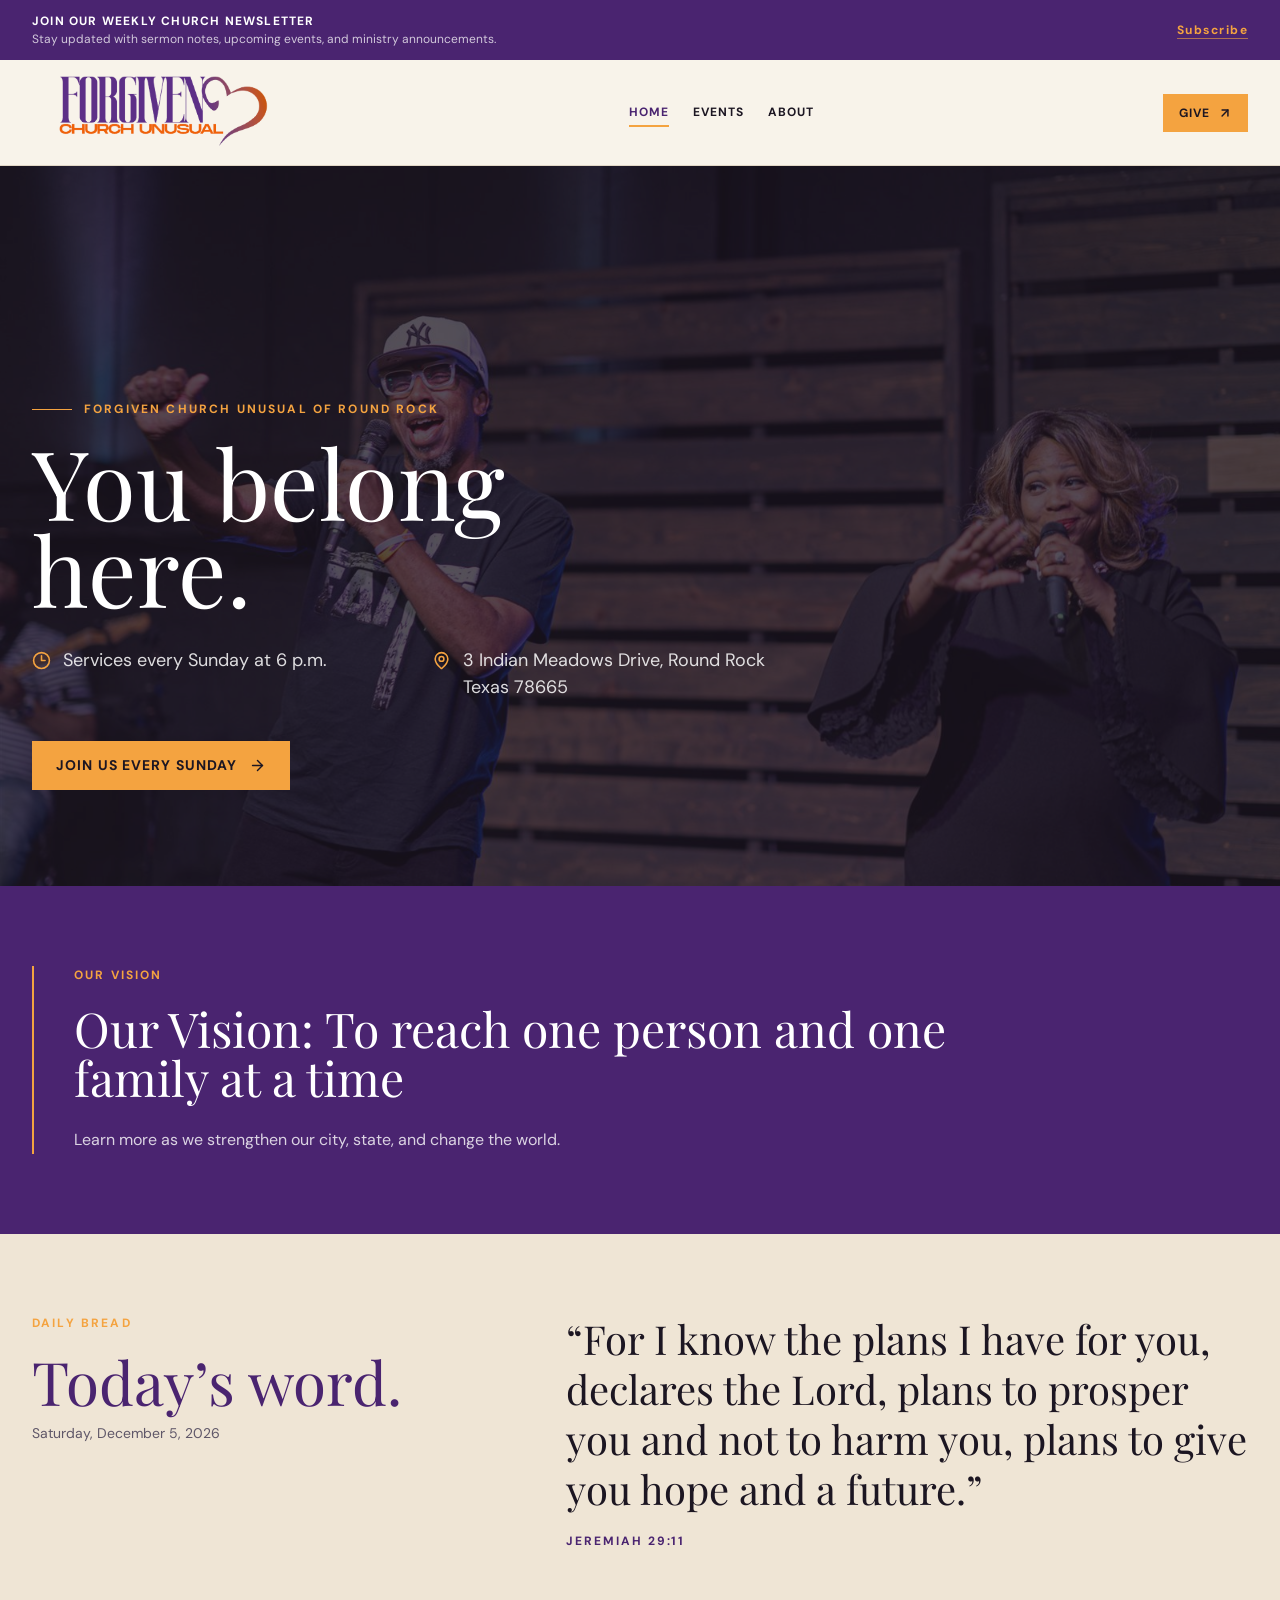
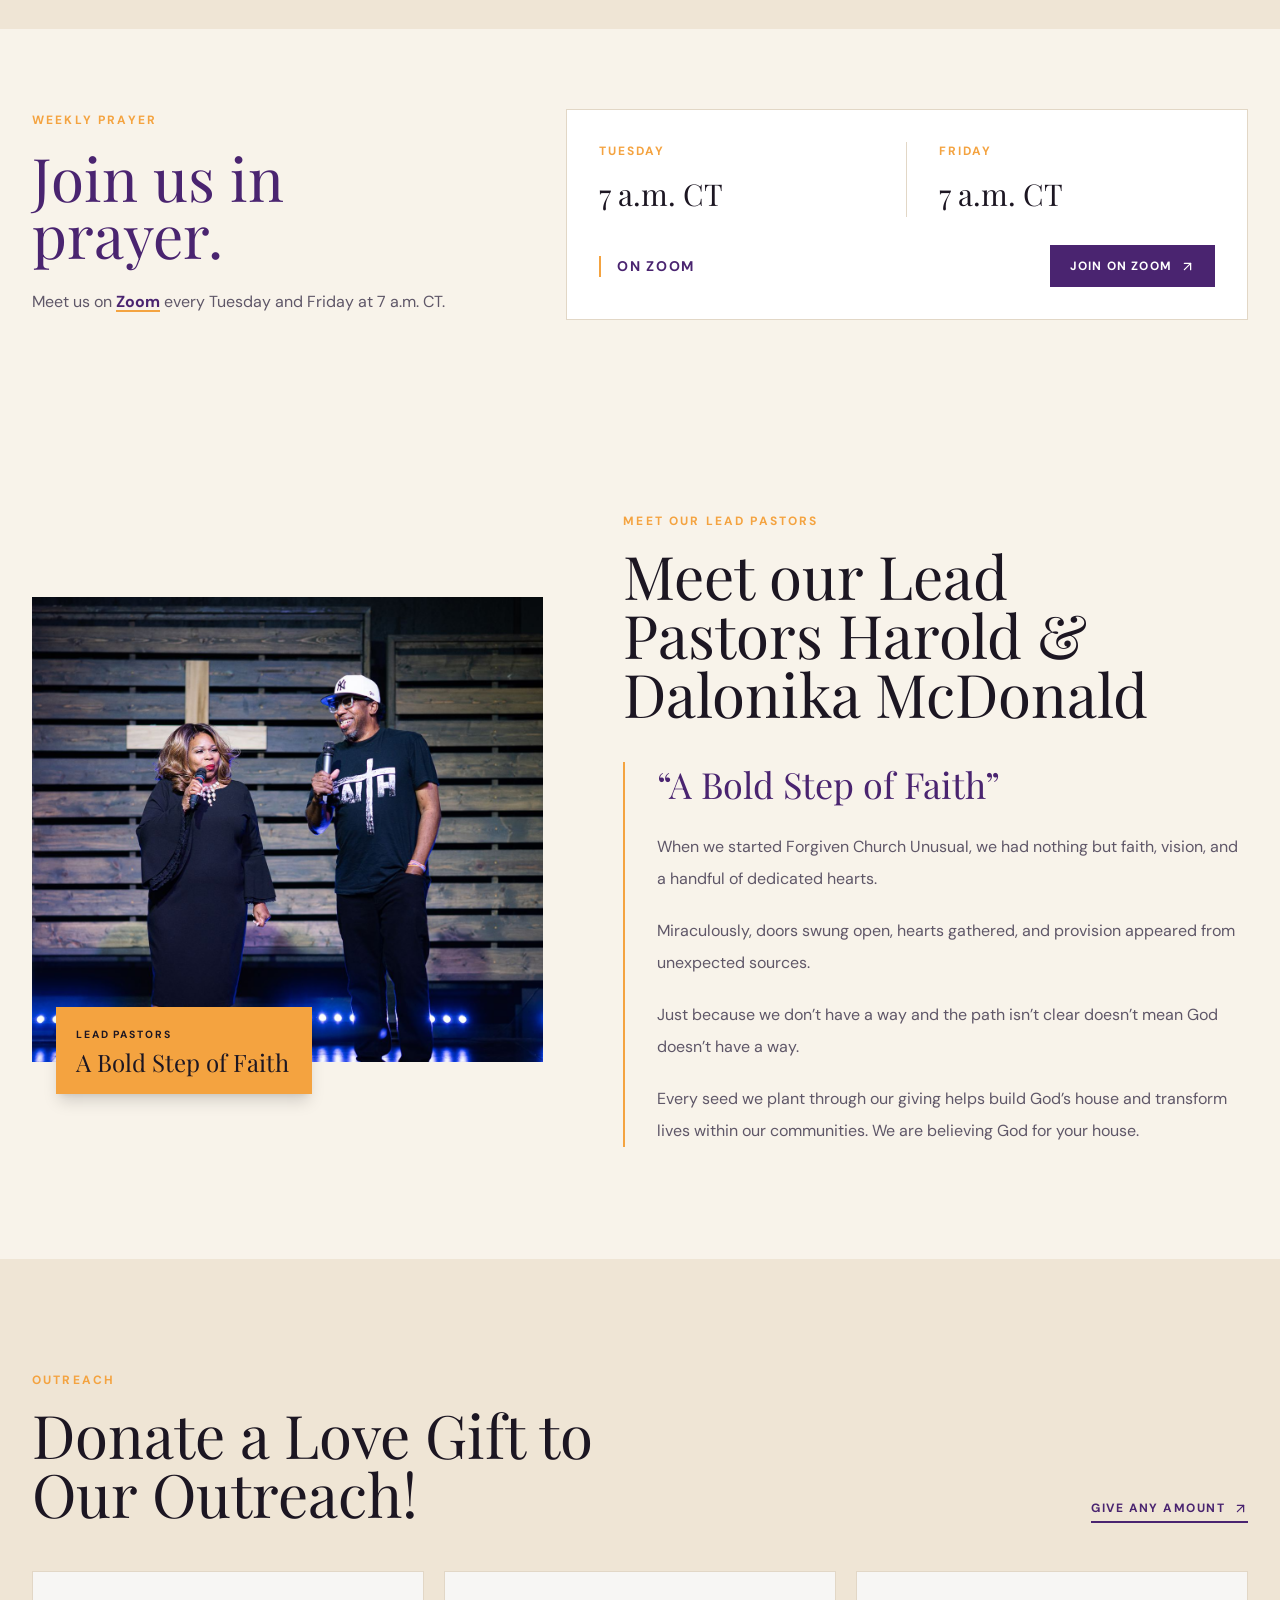
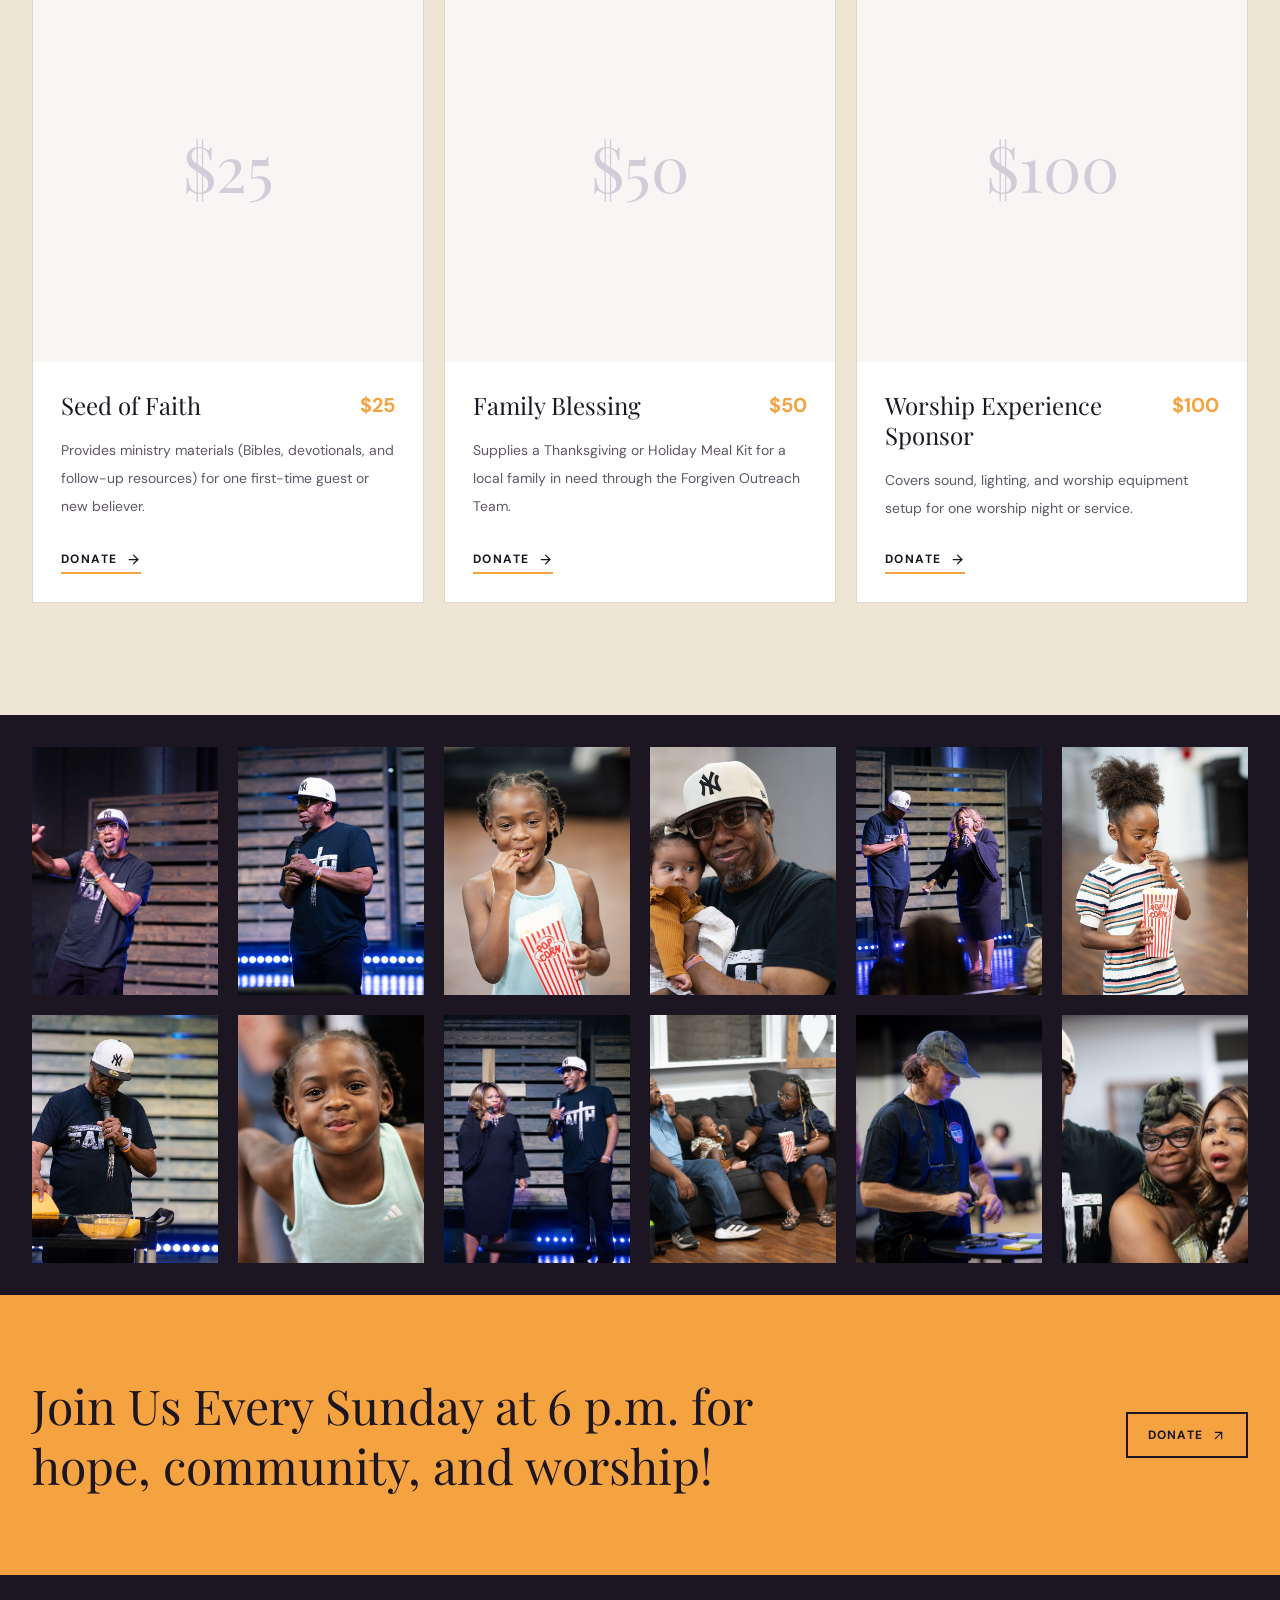
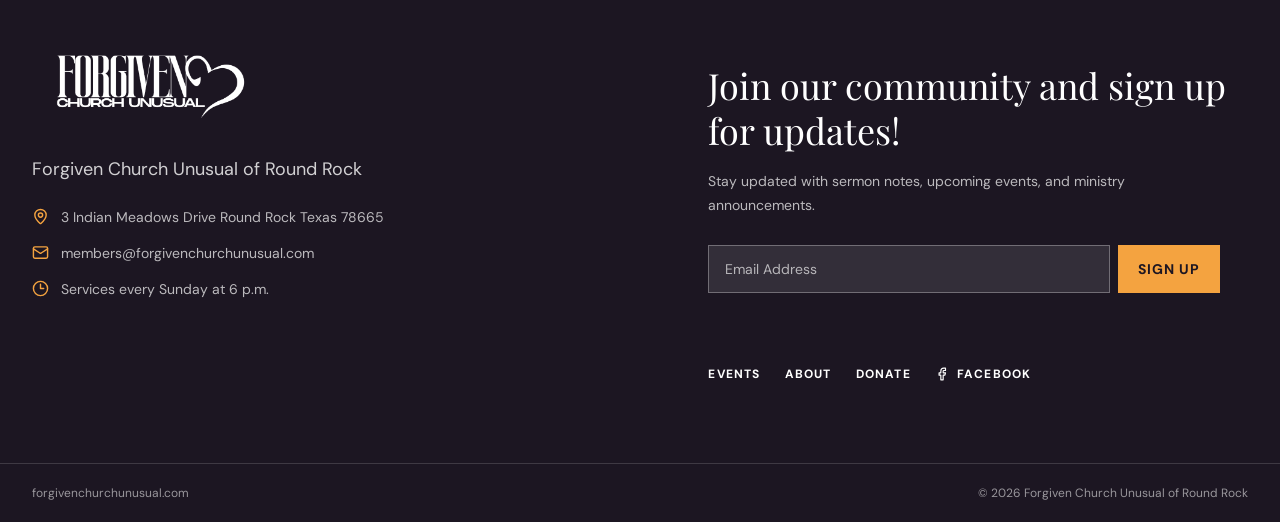
==== index.html @ 0a02186c "Add Forgiven Church Unusual website Static HTML/CSS/JS site with Home, Events, and About pages, clea" ====
<!doctype html>
<html lang="en">
<head>
  <meta charset="utf-8">
  <meta name="viewport" content="width=device-width, initial-scale=1">
  <title>Forgiven Church Unusual of Round Rock</title>
  <meta name="description" content="Forgiven Church Unusual of Round Rock is a ministry led by Pastors Harold and Dalonika McDonald.">
  <link rel="icon" href="/assets/brand/forgiven-logo.png">
  <link rel="preconnect" href="https://fonts.googleapis.com">
  <link rel="preconnect" href="https://fonts.gstatic.com" crossorigin>
  <link href="https://fonts.googleapis.com/css2?family=DM+Sans:opsz,wght@9..40,400;9..40,500;9..40,600;9..40,700&family=Playfair+Display&display=swap" rel="stylesheet">
  <link rel="stylesheet" href="/assets/css/styles.css">
</head>
<body>
  <div class="announce">
    <div class="container">
      <div>
        <strong>Join Our Weekly Church Newsletter</strong>
        <p class="sub">Stay updated with sermon notes, upcoming events, and ministry announcements.</p>
      </div>
      <a href="#newsletter">Subscribe</a>
    </div>
  </div>

  <header class="site-header">
    <div class="container">
      <a class="logo" href="/" aria-label="Forgiven Church Unusual of Round Rock home">
        <img src="/assets/brand/forgiven-logo.png" alt="Forgiven Church Unusual of Round Rock" width="742" height="219">
        <span class="logo-text" aria-hidden="true">Forgiven Church Unusual<small>of Round Rock</small></span>
      </a>
      <nav class="main-nav" aria-label="Main navigation">
        <a href="/" aria-current="page">Home</a>
        <a href="/events">Events</a>
        <a href="/about">About</a>
      </nav>
      <a class="header-donate" href="https://www.givelify.com/donate/forgiven-church-unusual-of-round-rock-round-rock-tx-2j7wy5MTg2NTE0Nw==/donation/amount" target="_blank" rel="noreferrer">
        Give <svg xmlns="http://www.w3.org/2000/svg" width="14" height="14" viewBox="0 0 24 24" fill="none" stroke="currentColor" stroke-width="2.5" stroke-linecap="round" stroke-linejoin="round" aria-hidden="true"><path d="M7 7h10v10"/><path d="M7 17 17 7"/></svg>
      </a>
    </div>
  </header>

  <main>
    <section class="hero">
      <img src="/assets/brand/dsc03306.jpg" alt="Pastors Harold and Dalonika McDonald preaching on stage at Forgiven Church Unusual" fetchpriority="high">
      <div class="container">
        <div class="hero-content">
          <p class="eyebrow">Forgiven Church Unusual of Round Rock</p>
          <h1 class="display">You belong here.</h1>
          <div class="hero-facts">
            <p><svg xmlns="http://www.w3.org/2000/svg" width="19" height="19" viewBox="0 0 24 24" fill="none" stroke="currentColor" stroke-width="2" stroke-linecap="round" stroke-linejoin="round" aria-hidden="true"><circle cx="12" cy="12" r="10"/><polyline points="12 6 12 12 16.5 12"/></svg>Services every Sunday at 6 p.m.</p>
            <p><svg xmlns="http://www.w3.org/2000/svg" width="19" height="19" viewBox="0 0 24 24" fill="none" stroke="currentColor" stroke-width="2" stroke-linecap="round" stroke-linejoin="round" aria-hidden="true"><path d="M20 10c0 4.993-5.539 10.193-7.399 11.799a1 1 0 0 1-1.202 0C9.539 20.193 4 14.993 4 10a8 8 0 0 1 16 0"/><circle cx="12" cy="10" r="3"/></svg>3 Indian Meadows Drive, Round Rock Texas 78665</p>
          </div>
          <a href="#vision" class="btn btn-orange">Join Us Every Sunday <svg xmlns="http://www.w3.org/2000/svg" width="17" height="17" viewBox="0 0 24 24" fill="none" stroke="currentColor" stroke-width="2" stroke-linecap="round" stroke-linejoin="round" aria-hidden="true"><path d="M5 12h14"/><path d="m12 5 7 7-7 7"/></svg></a>
        </div>
      </div>
    </section>

    <section id="vision" class="bg-purple">
      <div class="container section-sm">
        <div class="bordered-left lg" style="max-width:64rem">
          <p class="eyebrow">Our Vision</p>
          <h2 class="display h2-sm" style="margin-top:1.25rem;max-width:56rem">Our Vision: To reach one person and one family at a time</h2>
          <p class="lede">Learn more as we strengthen our city, state, and change the world.</p>
        </div>
      </div>
    </section>

    <section class="daily-bread" data-daily-verse>
      <div class="container section-sm">
        <div>
          <p class="eyebrow">Daily Bread</p>
          <h2 class="display h2 text-purple" style="margin-top:1.25rem">Today&rsquo;s word.</h2>
          <p class="date" data-verse-date></p>
        </div>
        <blockquote>
          <p data-verse-text>&ldquo;Be kind and compassionate to one another, forgiving each other, just as in Christ God forgave you.&rdquo;</p>
          <cite data-verse-ref>Ephesians 4:32</cite>
        </blockquote>
      </div>
    </section>

    <section class="bg-sand">
      <div class="container section-sm split split-8-12">
        <div>
          <p class="eyebrow">Weekly Prayer</p>
          <h2 class="display h2 text-purple" style="margin-top:1.25rem;max-width:36rem;line-height:0.94">Join us in prayer.</h2>
          <p class="text-muted" style="margin-top:1.5rem;max-width:28rem;line-height:2rem">Meet us on <a href="https://us06web.zoom.us/j/3975662935?pwd=8lhqREz9sJGvaX5VbnAxcp1JoPxtb0.1&amp;omn=84109227696" target="_blank" rel="noreferrer" class="text-link">Zoom</a> every Tuesday and Friday at 7 a.m. CT.</p>
        </div>
        <div class="card">
          <div class="prayer-times">
            <div><p class="label">Tuesday</p><p class="time">7 a.m. CT</p></div>
            <div><p class="label">Friday</p><p class="time">7 a.m. CT</p></div>
          </div>
          <div class="prayer-foot">
            <p class="prayer-note">On Zoom</p>
            <a href="https://us06web.zoom.us/j/3975662935?pwd=8lhqREz9sJGvaX5VbnAxcp1JoPxtb0.1&amp;omn=84109227696" target="_blank" rel="noreferrer" class="btn btn-purple zoom-btn">Join on Zoom <svg xmlns="http://www.w3.org/2000/svg" width="15" height="15" viewBox="0 0 24 24" fill="none" stroke="currentColor" stroke-width="2" stroke-linecap="round" stroke-linejoin="round" aria-hidden="true"><path d="M7 7h10v10"/><path d="M7 17 17 7"/></svg></a>
          </div>
        </div>
      </div>
    </section>

    <section class="bg-sand">
      <div class="container section split split-9-11">
        <div class="photo-frame tall">
          <img src="/assets/brand/dsc03296.jpg" alt="Lead Pastors Harold and Dalonika McDonald" loading="lazy">
          <div class="photo-badge">
            <p class="small">Lead pastors</p>
            <p class="big">A Bold Step of Faith</p>
          </div>
        </div>
        <div>
          <p class="eyebrow">Meet our Lead Pastors</p>
          <h2 class="display h2" style="margin-top:1rem;max-width:36rem">Meet our Lead Pastors Harold &amp; Dalonika McDonald</h2>
          <div class="bordered-left" style="margin-top:2.5rem">
            <p class="display text-purple" style="font-size:clamp(1.875rem,4vw,2.25rem);line-height:1.25">&ldquo;A Bold Step of Faith&rdquo;</p>
            <div class="prose">
              <p>When we started Forgiven Church Unusual, we had nothing but faith, vision, and a handful of dedicated hearts.</p>
              <p>Miraculously, doors swung open, hearts gathered, and provision appeared from unexpected sources.</p>
              <p>Just because we don&rsquo;t have a way and the path isn&rsquo;t clear doesn&rsquo;t mean God doesn&rsquo;t have a way.</p>
              <p>Every seed we plant through our giving helps build God&rsquo;s house and transform lives within our communities. We are believing God for your house.</p>
            </div>
          </div>
        </div>
      </div>
    </section>

    <section class="bg-cream">
      <div class="container section">
        <div class="section-head">
          <div>
            <p class="eyebrow">Outreach</p>
            <h2 class="display h2" style="margin-top:1rem;max-width:42rem">Donate a Love Gift to Our Outreach!</h2>
          </div>
          <a href="https://www.givelify.com/donate/forgiven-church-unusual-of-round-rock-round-rock-tx-2j7wy5MTg2NTE0Nw==/donation/amount" target="_blank" rel="noreferrer" class="link-underline purple">Give any amount <svg xmlns="http://www.w3.org/2000/svg" width="15" height="15" viewBox="0 0 24 24" fill="none" stroke="currentColor" stroke-width="2" stroke-linecap="round" stroke-linejoin="round" aria-hidden="true"><path d="M7 7h10v10"/><path d="M7 17 17 7"/></svg></a>
        </div>
        <div class="gift-grid">
          <article class="gift">
            <div class="gift-media"><span class="placeholder" aria-hidden="true">$25</span><img src="/assets/imports/5-15d3f.png" alt="Seed of Faith" loading="lazy"></div>
            <div class="gift-body">
              <div class="gift-title"><h3>Seed of Faith</h3><span class="price">$25</span></div>
              <p>Provides ministry materials (Bibles, devotionals, and follow-up resources) for one first-time guest or new believer.</p>
              <a href="https://www.givelify.com/donate/forgiven-church-unusual-of-round-rock-round-rock-tx-2j7wy5MTg2NTE0Nw==/donation/amount" target="_blank" rel="noreferrer" class="link-underline">Donate <svg xmlns="http://www.w3.org/2000/svg" width="15" height="15" viewBox="0 0 24 24" fill="none" stroke="currentColor" stroke-width="2" stroke-linecap="round" stroke-linejoin="round" aria-hidden="true"><path d="M5 12h14"/><path d="m12 5 7 7-7 7"/></svg></a>
            </div>
          </article>
          <article class="gift">
            <div class="gift-media"><span class="placeholder" aria-hidden="true">$50</span><img src="/assets/imports/6-63ada.png" alt="Family Blessing" loading="lazy"></div>
            <div class="gift-body">
              <div class="gift-title"><h3>Family Blessing</h3><span class="price">$50</span></div>
              <p>Supplies a Thanksgiving or Holiday Meal Kit for a local family in need through the Forgiven Outreach Team.</p>
              <a href="https://www.givelify.com/donate/forgiven-church-unusual-of-round-rock-round-rock-tx-2j7wy5MTg2NTE0Nw==/donation/amount" target="_blank" rel="noreferrer" class="link-underline">Donate <svg xmlns="http://www.w3.org/2000/svg" width="15" height="15" viewBox="0 0 24 24" fill="none" stroke="currentColor" stroke-width="2" stroke-linecap="round" stroke-linejoin="round" aria-hidden="true"><path d="M5 12h14"/><path d="m12 5 7 7-7 7"/></svg></a>
            </div>
          </article>
          <article class="gift">
            <div class="gift-media"><span class="placeholder" aria-hidden="true">$100</span><img src="/assets/imports/forgiven-church-unusual-ask-lett-68b05.png" alt="Worship Experience Sponsor" loading="lazy"></div>
            <div class="gift-body">
              <div class="gift-title"><h3>Worship Experience Sponsor</h3><span class="price">$100</span></div>
              <p>Covers sound, lighting, and worship equipment setup for one worship night or service.</p>
              <a href="https://www.givelify.com/donate/forgiven-church-unusual-of-round-rock-round-rock-tx-2j7wy5MTg2NTE0Nw==/donation/amount" target="_blank" rel="noreferrer" class="link-underline">Donate <svg xmlns="http://www.w3.org/2000/svg" width="15" height="15" viewBox="0 0 24 24" fill="none" stroke="currentColor" stroke-width="2" stroke-linecap="round" stroke-linejoin="round" aria-hidden="true"><path d="M5 12h14"/><path d="m12 5 7 7-7 7"/></svg></a>
            </div>
          </article>
        </div>
      </div>
    </section>

    <section class="bg-ink gallery" aria-label="Photos from Forgiven Church Unusual">
      <div class="container">
        <figure><img src="/assets/brand/dsc03306.jpg" style="object-position:25% center" alt="Pastors Harold and Dalonika McDonald preaching with energy on stage." loading="lazy"></figure>
        <figure><img src="/assets/brand/dsc03475.jpg" style="object-position:45% center" alt="Pastor Harold McDonald speaking into a microphone on stage in front of the cross." loading="lazy"></figure>
        <figure><img src="/assets/brand/dsc04233.jpg" alt="A smiling young girl enjoying popcorn at a church gathering." loading="lazy"></figure>
        <figure><img src="/assets/brand/dsc04265.jpg" alt="Pastor Harold McDonald holding a baby close and smiling." loading="lazy"></figure>
        <figure><img src="/assets/brand/dsc03324.jpg" style="object-position:38% center" alt="Pastors Harold and Dalonika McDonald leading service as the congregation looks on." loading="lazy"></figure>
        <figure><img src="/assets/brand/dsc04235.jpg" style="object-position:45% center" alt="A young girl in a striped shirt eating popcorn." loading="lazy"></figure>
        <figure><img src="/assets/brand/dsc03499.jpg" style="object-position:55% center" alt="Pastor Harold McDonald giving a hands-on demonstration during a sermon." loading="lazy"></figure>
        <figure><img src="/assets/brand/dsc04300.jpg" alt="A joyful young girl smiling at the camera." loading="lazy"></figure>
        <figure><img src="/assets/brand/dsc03296.jpg" alt="Pastors Harold and Dalonika McDonald together on stage beside the cross." loading="lazy"></figure>
        <figure><img src="/assets/brand/dsc04261.jpg" style="object-position:40% center" alt="A family relaxing together on a couch at a church event." loading="lazy"></figure>
        <figure><img src="/assets/brand/dsc03352.jpg" style="object-position:20% center" alt="A church member preparing materials at a table during service." loading="lazy"></figure>
        <figure><img src="/assets/brand/dsc04307.jpg" style="object-position:55% center" alt="Pastor Harold McDonald with church members sharing a warm moment." loading="lazy"></figure>
      </div>
    </section>

    <section class="bg-orange cta">
      <div class="container section-sm">
        <h2 class="display">Join Us Every Sunday at 6 p.m. for hope, community, and worship!</h2>
        <a href="https://www.givelify.com/donate/forgiven-church-unusual-of-round-rock-round-rock-tx-2j7wy5MTg2NTE0Nw==/donation/amount" target="_blank" rel="noreferrer" class="btn btn-outline-ink">Donate <svg xmlns="http://www.w3.org/2000/svg" width="15" height="15" viewBox="0 0 24 24" fill="none" stroke="currentColor" stroke-width="2" stroke-linecap="round" stroke-linejoin="round" aria-hidden="true"><path d="M7 7h10v10"/><path d="M7 17 17 7"/></svg></a>
      </div>
    </section>
  </main>

  <footer id="newsletter" class="site-footer">
    <div class="container footer-main">
      <div>
        <a class="logo" href="/" aria-label="Forgiven Church Unusual of Round Rock home">
          <img src="/assets/brand/forgiven-logo.png" alt="Forgiven Church Unusual of Round Rock" width="742" height="219" loading="lazy">
          <span class="logo-text" aria-hidden="true">Forgiven Church Unusual<small>of Round Rock</small></span>
        </a>
        <p class="footer-tag">Forgiven Church Unusual of Round Rock</p>
        <address class="footer-contact">
          <a href="https://www.google.com/maps/search/?api=1&amp;query=3+Indian+Meadows+Drive+Round+Rock+Texas+78665" target="_blank" rel="noreferrer">
            <svg xmlns="http://www.w3.org/2000/svg" width="17" height="17" viewBox="0 0 24 24" fill="none" stroke="currentColor" stroke-width="2" stroke-linecap="round" stroke-linejoin="round" aria-hidden="true"><path d="M20 10c0 4.993-5.539 10.193-7.399 11.799a1 1 0 0 1-1.202 0C9.539 20.193 4 14.993 4 10a8 8 0 0 1 16 0"/><circle cx="12" cy="10" r="3"/></svg><span>3 Indian Meadows Drive Round Rock Texas 78665</span>
          </a>
          <a href="mailto:members@forgivenchurchunusual.com">
            <svg xmlns="http://www.w3.org/2000/svg" width="17" height="17" viewBox="0 0 24 24" fill="none" stroke="currentColor" stroke-width="2" stroke-linecap="round" stroke-linejoin="round" aria-hidden="true"><path d="m22 7-8.991 5.727a2 2 0 0 1-2.009 0L2 7"/><rect x="2" y="4" width="20" height="16" rx="2"/></svg><span>members@forgivenchurchunusual.com</span>
          </a>
          <p><svg xmlns="http://www.w3.org/2000/svg" width="17" height="17" viewBox="0 0 24 24" fill="none" stroke="currentColor" stroke-width="2" stroke-linecap="round" stroke-linejoin="round" aria-hidden="true"><circle cx="12" cy="12" r="10"/><polyline points="12 6 12 12 16.5 12"/></svg><span>Services every Sunday at 6 p.m.</span></p>
        </address>
      </div>
      <div class="footer-signup">
        <p class="display">Join our community and sign up for updates!</p>
        <p class="sub">Stay updated with sermon notes, upcoming events, and ministry announcements.</p>
        <!-- To collect signups automatically, set data-endpoint to a form service URL (e.g. https://formspree.io/f/xxxx). -->
        <form class="newsletter-form" data-endpoint="" method="post" novalidate>
          <label for="newsletter-email" class="sr-only">Email Address</label>
          <div class="row">
            <input id="newsletter-email" type="email" name="email" placeholder="Email Address" required autocomplete="email">
            <button type="submit" class="btn btn-orange">Sign Up</button>
          </div>
          <p class="status" role="status" aria-live="polite"></p>
        </form>
        <div class="footer-links">
          <a href="/events">Events</a>
          <a href="/about">About</a>
          <a href="https://www.givelify.com/donate/forgiven-church-unusual-of-round-rock-round-rock-tx-2j7wy5MTg2NTE0Nw==/donation/amount" target="_blank" rel="noreferrer">Donate</a>
          <a href="https://www.facebook.com/share/1Bu3SMVXb6/?mibextid=wwXIfr" target="_blank" rel="noreferrer"><svg xmlns="http://www.w3.org/2000/svg" width="14" height="14" viewBox="0 0 24 24" fill="none" stroke="currentColor" stroke-width="2" stroke-linecap="round" stroke-linejoin="round" aria-hidden="true"><path d="M18 2h-3a5 5 0 0 0-5 5v3H7v4h3v8h4v-8h3l1-4h-4V7a1 1 0 0 1 1-1h3z"/></svg> Facebook</a>
        </div>
      </div>
    </div>
    <div class="footer-bottom">
      <div class="container">
        <span>forgivenchurchunusual.com</span>
        <span>&copy; <span data-year>2026</span> Forgiven Church Unusual of Round Rock</span>
      </div>
    </div>
  </footer>

  <script src="/assets/js/main.js" defer></script>
</body>
</html>
---- assets/css/styles.css ----
/* Forgiven Church Unusual of Round Rock — site styles */

:root {
  --purple: #4a2470;
  --purple-10: rgba(74, 36, 112, 0.1);
  --purple-20: rgba(74, 36, 112, 0.2);
  --orange: #f4a340;
  --sand: #f8f3ea;
  --cream-dark: #efe5d5;
  --ink: #1c1622;
  --line: #e2d7c6;
  --muted: #5f5768;
  --brown-5: rgba(107, 74, 47, 0.05);
  --white: #ffffff;

  --font-sans: "DM Sans", system-ui, -apple-system, "Segoe UI", sans-serif;
  --font-display: "Playfair Display", Georgia, "Times New Roman", serif;

  --max: 80rem;
  --pad: 1.25rem;
}

@media (min-width: 640px) {
  :root { --pad: 2rem; }
}

*, *::before, *::after { box-sizing: border-box; }

html { scroll-behavior: smooth; }

body {
  margin: 0;
  background: var(--sand);
  color: var(--ink);
  font-family: var(--font-sans);
  line-height: 1.5;
  -webkit-font-smoothing: antialiased;
  -moz-osx-font-smoothing: grayscale;
}

img { display: block; max-width: 100%; }
a { color: inherit; text-decoration: none; }
h1, h2, h3, p { margin: 0; }
svg { flex-shrink: 0; }

.sr-only {
  position: absolute; width: 1px; height: 1px; padding: 0; margin: -1px;
  overflow: hidden; clip: rect(0, 0, 0, 0); white-space: nowrap; border: 0;
}

.container {
  max-width: var(--max);
  margin: 0 auto;
  padding-left: var(--pad);
  padding-right: var(--pad);
}

.display { font-family: var(--font-display); font-weight: 400; }

.eyebrow {
  color: var(--orange);
  font-size: 0.75rem;
  font-weight: 700;
  letter-spacing: 0.18em;
  text-transform: uppercase;
}

.text-muted { color: var(--muted); }
.text-purple { color: var(--purple); }

/* ---------- Buttons & links ---------- */

.btn {
  display: inline-flex;
  align-items: center;
  gap: 0.75rem;
  padding: 0.875rem 1.5rem;
  font-size: 0.875rem;
  font-weight: 700;
  letter-spacing: 0.08em;
  text-transform: uppercase;
  transition: background-color 0.15s, color 0.15s, border-color 0.15s;
  border: 0;
  cursor: pointer;
  font-family: inherit;
}
.btn:focus-visible { outline: 2px solid currentColor; outline-offset: 4px; }

.btn-orange { background: var(--orange); color: var(--ink); }
.btn-orange:hover { background: var(--white); }

.btn-purple { background: var(--purple); color: var(--white); letter-spacing: 0.06em; text-transform: none; }
.btn-purple:hover { background: var(--orange); color: var(--ink); }

.btn-outline-ink {
  border: 2px solid var(--ink);
  padding: 0.75rem 1.25rem;
  font-size: 0.75rem;
  letter-spacing: 0.1em;
  gap: 0.5rem;
  background: transparent;
  color: var(--ink);
}
.btn-outline-ink:hover { background: var(--ink); color: var(--white); }

.link-underline {
  display: inline-flex;
  align-items: center;
  gap: 0.5rem;
  width: fit-content;
  padding-bottom: 0.25rem;
  border-bottom: 2px solid var(--orange);
  font-size: 0.75rem;
  font-weight: 700;
  letter-spacing: 0.12em;
  text-transform: uppercase;
  transition: color 0.15s, border-color 0.15s;
}
.link-underline:hover { color: var(--purple); border-color: var(--purple); }
.link-underline.on-dark:hover { color: var(--orange); border-color: var(--orange); }
.link-underline.purple { border-color: var(--purple); color: var(--purple); }
.link-underline.purple:hover { border-color: var(--orange); color: var(--orange); }

/* ---------- Announcement bar ---------- */

.announce { background: var(--purple); color: var(--white); }
.announce .container {
  display: flex;
  flex-direction: column;
  gap: 0.25rem;
  padding-top: 0.75rem;
  padding-bottom: 0.75rem;
  text-align: center;
  font-size: 0.75rem;
}
.announce strong { display: block; letter-spacing: 0.1em; text-transform: uppercase; }
.announce .sub { color: rgba(255, 255, 255, 0.75); }
.announce a {
  color: var(--orange);
  font-weight: 700;
  letter-spacing: 0.12em;
  text-decoration: underline;
  text-decoration-color: rgba(244, 163, 64, 0.6);
  text-underline-offset: 4px;
  transition: color 0.15s;
}
.announce a:hover { color: var(--white); text-decoration-color: var(--white); }

@media (min-width: 640px) {
  .announce .container { flex-direction: row; align-items: center; justify-content: space-between; text-align: left; }
}

/* ---------- Header ---------- */

.site-header {
  position: sticky;
  top: 0;
  z-index: 40;
  background: rgba(248, 243, 234, 0.95);
  border-bottom: 1px solid var(--line);
  backdrop-filter: blur(8px);
  -webkit-backdrop-filter: blur(8px);
}
.site-header .container {
  display: flex;
  flex-wrap: wrap;
  align-items: center;
  justify-content: space-between;
  gap: 1rem;
  padding-top: 1rem;
  padding-bottom: 1rem;
}

.logo img { width: 12.5rem; height: auto; }
.logo-text {
  display: none;
  font-family: var(--font-display);
  font-size: 1.25rem;
  line-height: 1.1;
  color: var(--purple);
}
.logo-text small {
  display: block;
  font-family: var(--font-sans);
  font-size: 0.625rem;
  font-weight: 700;
  letter-spacing: 0.16em;
  text-transform: uppercase;
  color: var(--orange);
}
.logo.fallback img { display: none; }
.logo.fallback .logo-text { display: block; }
.site-footer .logo-text { color: var(--white); font-size: 1.75rem; }

@media (min-width: 640px) {
  .logo img { width: 15.5rem; }
}

.main-nav {
  order: 3;
  display: flex;
  width: 100%;
  align-items: center;
  gap: 1rem;
  overflow-x: auto;
  font-size: 0.75rem;
  font-weight: 700;
  letter-spacing: 0.08em;
  text-transform: uppercase;
}
.main-nav a { flex-shrink: 0; padding: 0.25rem 0; transition: color 0.15s; border-bottom: 2px solid transparent; }
.main-nav a:hover { color: var(--purple); }
.main-nav a[aria-current="page"] { color: var(--purple); border-color: var(--orange); }

.header-donate {
  order: 2;
  display: inline-flex;
  align-items: center;
  gap: 0.5rem;
  padding: 0.625rem 1rem;
  background: var(--orange);
  color: var(--ink);
  font-size: 0.75rem;
  font-weight: 700;
  letter-spacing: 0.08em;
  text-transform: uppercase;
  transition: background-color 0.15s, color 0.15s;
}
.header-donate:hover { background: var(--purple); color: var(--white); }

@media (min-width: 640px) {
  .main-nav { order: 2; width: auto; gap: 1.5rem; }
  .header-donate { order: 3; }
}

/* ---------- Hero ---------- */

.hero {
  position: relative;
  isolation: isolate;
  min-height: 650px;
  overflow: hidden;
  background: var(--ink);
}
.hero > img {
  position: absolute;
  inset: 0;
  width: 100%;
  height: 100%;
  object-fit: cover;
  object-position: center;
  z-index: -2;
}
.hero::after {
  content: "";
  position: absolute;
  inset: 0;
  background: rgba(28, 22, 34, 0.75);
  z-index: -1;
}
.hero .container {
  display: flex;
  align-items: flex-end;
  min-height: 650px;
  padding-top: 4rem;
  padding-bottom: 4rem;
}
.hero-content { max-width: 48rem; color: var(--white); }
.hero .eyebrow { display: flex; align-items: center; gap: 0.75rem; margin-bottom: 1.25rem; }
.hero .eyebrow::before { content: ""; width: 2.5rem; height: 1px; background: var(--orange); }
.hero h1 { max-width: 42rem; font-size: 3.75rem; line-height: 0.9; }
.hero-facts {
  display: grid;
  gap: 0.75rem;
  margin-top: 2.25rem;
  font-size: 1rem;
  color: rgba(255, 255, 255, 0.85);
}
.hero-facts p { display: flex; align-items: flex-start; gap: 0.75rem; }
.hero-facts svg { color: var(--orange); margin-top: 0.25rem; }
.hero .btn { margin-top: 2.5rem; }
.hero .btn:hover { background: var(--white); }

@media (min-width: 640px) {
  .hero, .hero .container { min-height: 720px; }
  .hero .container { padding-top: 6rem; padding-bottom: 6rem; }
  .hero h1 { font-size: 6rem; }
  .hero-facts { grid-template-columns: 1fr 1fr; gap: 2rem; font-size: 1.125rem; }
}

/* ---------- Sections ---------- */

.section { padding-top: 5rem; padding-bottom: 5rem; }
.section-sm { padding-top: 4rem; padding-bottom: 4rem; }
@media (min-width: 640px) {
  .section { padding-top: 7rem; padding-bottom: 7rem; }
  .section-sm { padding-top: 5rem; padding-bottom: 5rem; }
}

.bg-purple { background: var(--purple); color: var(--white); }
.bg-sand { background: var(--sand); }
.bg-cream { background: var(--cream-dark); }
.bg-ink { background: var(--ink); color: var(--white); }
.bg-orange { background: var(--orange); color: var(--ink); }

.h2 { font-size: 3rem; line-height: 0.98; }
.h2-sm { font-size: 2.25rem; line-height: 1.02; }
@media (min-width: 640px) {
  .h2 { font-size: 3.75rem; }
  .h2-sm { font-size: 3rem; }
}

.bordered-left { border-left: 2px solid var(--orange); padding-left: 1.5rem; }
@media (min-width: 640px) { .bordered-left { padding-left: 2rem; } }
@media (min-width: 1024px) { .bordered-left.lg { padding-left: 2.5rem; } }

.lede { margin-top: 1.5rem; max-width: 42rem; font-size: 1rem; line-height: 1.75rem; color: rgba(255, 255, 255, 0.8); }

.split {
  display: grid;
  gap: 3rem;
}
@media (min-width: 1024px) {
  .split { align-items: center; gap: 5rem; }
  .split-8-12 { grid-template-columns: 0.8fr 1.2fr; }
  .split-9-11 { grid-template-columns: 0.9fr 1.1fr; }
  .split-11-9 { grid-template-columns: 1.1fr 0.9fr; }
}

/* ---------- Daily bread ---------- */

.daily-bread { background: var(--cream-dark); }
.daily-bread .container { display: grid; gap: 2rem; }
.daily-bread blockquote {
  margin: 0;
  font-family: var(--font-display);
  font-size: 1.875rem;
  line-height: 1.25;
  color: var(--ink);
}
.daily-bread cite {
  display: block;
  margin-top: 1.25rem;
  font-family: var(--font-sans);
  font-style: normal;
  font-size: 0.75rem;
  font-weight: 700;
  letter-spacing: 0.16em;
  text-transform: uppercase;
  color: var(--purple);
}
.daily-bread .date { margin-top: 0.75rem; font-size: 0.875rem; color: var(--muted); }
@media (min-width: 640px) { .daily-bread blockquote { font-size: 2.5rem; } }
@media (min-width: 1024px) {
  .daily-bread .container { grid-template-columns: 0.8fr 1.2fr; gap: 5rem; align-items: start; }
}

/* ---------- Prayer card ---------- */

.card {
  background: var(--white);
  border: 1px solid var(--line);
  padding: 1.5rem;
}
@media (min-width: 640px) { .card { padding: 2rem; } }

.prayer-times { display: grid; gap: 1.5rem; }
.prayer-times .label {
  color: var(--orange);
  font-size: 0.75rem;
  font-weight: 700;
  letter-spacing: 0.16em;
  text-transform: uppercase;
}
.prayer-times .time { margin-top: 0.75rem; font-family: var(--font-display); font-size: 1.875rem; color: var(--ink); }
.prayer-note {
  margin-top: 1.75rem;
  border-left: 2px solid var(--orange);
  padding-left: 1rem;
  color: var(--purple);
  font-size: 0.875rem;
  font-weight: 700;
  letter-spacing: 0.12em;
  text-transform: uppercase;
}
@media (min-width: 640px) {
  .prayer-times { grid-template-columns: 1fr 1fr; gap: 0; }
  .prayer-times > div:first-child { padding-right: 2rem; border-right: 1px solid var(--line); }
  .prayer-times > div:last-child { padding-left: 2rem; }
}

/* ---------- Pastors ---------- */

.photo-frame {
  position: relative;
  aspect-ratio: 1.25;
  background: var(--purple-10);
}
.photo-frame img {
  position: absolute; inset: 0; width: 100%; height: 100%;
  object-fit: cover; object-position: center;
}
.photo-frame.clip { overflow: hidden; }
@media (min-width: 640px) { .photo-frame.tall { aspect-ratio: 1.1; } }

.photo-badge {
  position: absolute;
  left: 1rem;
  right: 1rem;
  bottom: -1.5rem;
  z-index: 1;
  padding: 1rem;
  background: var(--orange);
  color: var(--ink);
  box-shadow: 0 10px 15px -3px rgba(0, 0, 0, 0.15), 0 4px 6px -4px rgba(0, 0, 0, 0.1);
}
.photo-badge .small { font-size: 0.65rem; font-weight: 700; letter-spacing: 0.18em; text-transform: uppercase; }
.photo-badge .big { margin-top: 0.5rem; font-family: var(--font-display); font-size: 1.5rem; line-height: 1; }
@media (min-width: 640px) {
  .photo-badge { right: auto; left: 1.5rem; bottom: -2rem; width: 16rem; padding: 1.25rem; }
}

.prose { margin-top: 1.5rem; font-size: 1rem; line-height: 2rem; color: var(--muted); }
.prose p + p { margin-top: 1.25rem; }

/* ---------- Love-gift cards ---------- */

.section-head {
  display: flex;
  flex-direction: column;
  justify-content: space-between;
  gap: 1.75rem;
}
@media (min-width: 640px) { .section-head { flex-direction: row; align-items: flex-end; } }

.gift-grid { display: grid; gap: 1.25rem; margin-top: 3rem; }
@media (min-width: 768px) { .gift-grid { grid-template-columns: repeat(3, 1fr); } }

.gift {
  display: flex;
  flex-direction: column;
  height: 100%;
  background: var(--white);
  border: 1px solid var(--line);
}
.gift-media {
  position: relative;
  aspect-ratio: 1;
  overflow: hidden;
  background: var(--brown-5);
  display: grid;
  place-items: center;
}
.gift-media img {
  position: absolute; inset: 0; width: 100%; height: 100%;
  object-fit: contain; padding: 2.5rem;
  transition: transform 0.5s;
}
.gift:hover .gift-media img { transform: scale(1.05); }
.gift-media .placeholder {
  font-family: var(--font-display);
  font-size: 4rem;
  color: var(--purple-20);
}
.gift-body { display: flex; flex: 1; flex-direction: column; padding: 1.5rem; }
@media (min-width: 640px) { .gift-body { padding: 1.75rem; } }
.gift-title { display: flex; align-items: flex-start; justify-content: space-between; gap: 1rem; }
.gift-title h3 { font-family: var(--font-display); font-weight: 400; font-size: 1.5rem; line-height: 1.25; }
.gift-title .price { flex-shrink: 0; color: var(--orange); font-size: 1.25rem; font-weight: 700; }
.gift-body > p { flex: 1; margin-top: 1rem; font-size: 0.875rem; line-height: 1.75rem; color: var(--muted); }
.gift-body .link-underline { margin-top: 1.75rem; }

/* ---------- Gallery ---------- */

.gallery { padding: 1.25rem 0; }
@media (min-width: 640px) { .gallery { padding: 2rem 0; } }
.gallery .container { display: grid; grid-template-columns: repeat(2, 1fr); gap: 1.25rem; }
@media (min-width: 640px) { .gallery .container { grid-template-columns: repeat(3, 1fr); } }
@media (min-width: 1024px) { .gallery .container { grid-template-columns: repeat(6, 1fr); } }
.gallery figure {
  position: relative;
  margin: 0;
  aspect-ratio: 3 / 4;
  overflow: hidden;
  background: var(--purple-20);
}
.gallery img {
  position: absolute; inset: 0; width: 100%; height: 100%;
  object-fit: cover; transition: transform 0.5s;
}
.gallery img:hover { transform: scale(1.05); }

/* ---------- CTA band ---------- */

.cta .container {
  display: flex;
  flex-direction: column;
  gap: 2rem;
}
.cta h2 { max-width: 48rem; font-size: 2.25rem; line-height: 1.25; }
.cta .btn-outline-ink { width: fit-content; flex-shrink: 0; }
@media (min-width: 640px) { .cta h2 { font-size: 3rem; } }
@media (min-width: 1024px) {
  .cta .container { flex-direction: row; align-items: center; justify-content: space-between; }
}

/* ---------- Page heroes (inner pages) ---------- */

.page-hero h1 { margin-top: 1.25rem; max-width: 56rem; font-size: 3rem; line-height: 0.98; }
.page-hero p.intro { margin-top: 1.75rem; max-width: 42rem; font-size: 1.125rem; line-height: 2rem; color: rgba(255, 255, 255, 0.8); }
@media (min-width: 640px) { .page-hero h1 { font-size: 4.5rem; } }

/* Inner-page hero with a background photo under a purple wash */
.page-hero.with-photo { position: relative; isolation: isolate; overflow: hidden; }
.page-hero.with-photo > img {
  position: absolute; inset: 0; width: 100%; height: 100%;
  object-fit: cover; object-position: center 35%; z-index: -2;
}
.page-hero.with-photo::after {
  content: ""; position: absolute; inset: 0; z-index: -1;
  background: linear-gradient(90deg, rgba(74, 36, 112, 0.94) 0%, rgba(74, 36, 112, 0.8) 55%, rgba(28, 22, 34, 0.55) 100%);
}

.event-photos { display: grid; grid-template-columns: repeat(2, 1fr); gap: 1.25rem; margin-top: 3.5rem; }
@media (min-width: 1024px) { .event-photos { grid-template-columns: repeat(4, 1fr); } }
.event-photos figure { position: relative; margin: 0; aspect-ratio: 4 / 5; overflow: hidden; background: var(--purple-20); }
.event-photos img {
  position: absolute; inset: 0; width: 100%; height: 100%;
  object-fit: cover; transition: transform 0.5s;
}
.event-photos img:hover { transform: scale(1.05); }

.join-band .container { display: grid; gap: 2.5rem; }
@media (min-width: 768px) {
  .join-band .container { grid-template-columns: 1fr 1fr; align-items: end; }
  .join-band .right { max-width: 28rem; justify-self: end; }
}

/* ---------- Events ---------- */

.event-list { display: grid; gap: 1.25rem; }
@media (min-width: 768px) { .event-list { grid-template-columns: repeat(2, 1fr); } }
@media (min-width: 1024px) { .event-list { grid-template-columns: repeat(3, 1fr); } }
.event { display: flex; flex-direction: column; gap: 1rem; }
.event .when {
  display: inline-flex; align-items: center; gap: 0.5rem;
  color: var(--orange); font-size: 0.75rem; font-weight: 700;
  letter-spacing: 0.16em; text-transform: uppercase;
}
.event h3 { font-family: var(--font-display); font-weight: 400; font-size: 1.75rem; line-height: 1.15; }
.event p { color: var(--muted); font-size: 0.875rem; line-height: 1.75rem; flex: 1; }
.event .meta { display: flex; align-items: flex-start; gap: 0.5rem; font-size: 0.875rem; color: var(--ink); }
.event .meta svg { color: var(--orange); margin-top: 0.2rem; }

/* ---------- Footer ---------- */

.site-footer { background: var(--ink); color: var(--white); }
.footer-main { display: grid; gap: 3rem; padding-top: 4rem; padding-bottom: 4rem; }
@media (min-width: 1024px) {
  .footer-main { grid-template-columns: 1.05fr 0.95fr; gap: 5rem; padding-top: 5rem; padding-bottom: 5rem; }
  .footer-signup { padding-top: 0.5rem; }
}
.site-footer .logo img { width: 14rem; }
.footer-tag { margin-top: 2rem; max-width: 24rem; font-size: 1.125rem; line-height: 2rem; color: rgba(255, 255, 255, 0.8); }
.footer-contact {
  margin-top: 1.25rem;
  font-style: normal;
  font-size: 0.875rem;
  line-height: 1.5rem;
  color: rgba(255, 255, 255, 0.7);
}
.footer-contact > * { display: flex; align-items: flex-start; gap: 0.75rem; }
.footer-contact > * + * { margin-top: 0.75rem; }
.footer-contact svg { color: var(--orange); margin-top: 0.2rem; }
.footer-contact a { transition: color 0.15s; }
.footer-contact a:hover { color: var(--white); }

.footer-signup .display { font-size: 1.875rem; line-height: 1.25; }
@media (min-width: 640px) { .footer-signup .display { font-size: 2.25rem; } }
.footer-signup .sub { margin-top: 1rem; max-width: 28rem; font-size: 0.875rem; line-height: 1.5rem; color: rgba(255, 255, 255, 0.7); }

.newsletter-form { margin-top: 1.75rem; max-width: 32rem; }
.newsletter-form .row { display: flex; flex-direction: column; gap: 0.5rem; }
@media (min-width: 640px) { .newsletter-form .row { flex-direction: row; } }
.newsletter-form input {
  flex: 1;
  min-height: 3rem;
  padding: 0 1rem;
  border: 1px solid rgba(255, 255, 255, 0.3);
  background: rgba(255, 255, 255, 0.1);
  color: var(--white);
  font: inherit;
  font-size: 0.875rem;
  outline: none;
  border-radius: 0;
}
.newsletter-form input::placeholder { color: rgba(255, 255, 255, 0.65); }
.newsletter-form input:focus { border-color: var(--orange); box-shadow: 0 0 0 2px rgba(244, 163, 64, 0.4); }
.newsletter-form button { min-height: 3rem; padding: 0 1.25rem; font-size: 0.875rem; justify-content: center; }
.newsletter-form .status { margin-top: 0.75rem; font-size: 0.875rem; color: var(--orange); min-height: 1.25rem; }

.footer-links {
  display: flex;
  flex-wrap: wrap;
  gap: 0.75rem 1.5rem;
  margin-top: 2.5rem;
  font-size: 0.75rem;
  font-weight: 700;
  letter-spacing: 0.1em;
  text-transform: uppercase;
}
.footer-links a { display: inline-flex; align-items: center; gap: 0.5rem; transition: color 0.15s; }
.footer-links a:hover { color: var(--orange); }

.footer-bottom { border-top: 1px solid rgba(255, 255, 255, 0.15); }
.footer-bottom .container {
  display: flex;
  flex-direction: column;
  gap: 0.5rem;
  padding-top: 1.25rem;
  padding-bottom: 1.25rem;
  font-size: 0.75rem;
  color: rgba(255, 255, 255, 0.55);
}
@media (min-width: 640px) {
  .footer-bottom .container { flex-direction: row; align-items: center; justify-content: space-between; }
}

/* ---------- 404 ---------- */

.not-found {
  display: flex; min-height: 70vh; flex-direction: column;
  align-items: center; justify-content: center; gap: 1rem;
  padding: 4rem var(--pad); text-align: center;
}
.not-found h1 { font-size: 3rem; font-weight: 600; letter-spacing: -0.02em; }
.not-found p { max-width: 28rem; font-size: 1.125rem; color: var(--muted); }

/* Missing images: hide the broken icon, keep the colored frame */
img.missing { visibility: hidden; }

/* Logo is purple/orange on transparent — render it white on the dark footer */
.site-footer .logo img { filter: brightness(0) invert(1); }

/* Zoom prayer links */
.prayer-foot { display: flex; flex-wrap: wrap; align-items: center; justify-content: space-between; gap: 1rem; margin-top: 1.75rem; }
.prayer-foot .prayer-note { margin-top: 0; }
.zoom-btn { padding: 0.75rem 1.25rem; font-size: 0.75rem; letter-spacing: 0.1em; text-transform: uppercase; gap: 0.5rem; }
.text-link { color: var(--purple); font-weight: 700; text-decoration: underline; text-decoration-color: var(--orange); text-decoration-thickness: 2px; text-underline-offset: 3px; transition: color 0.15s; }
.text-link:hover { color: var(--orange); }
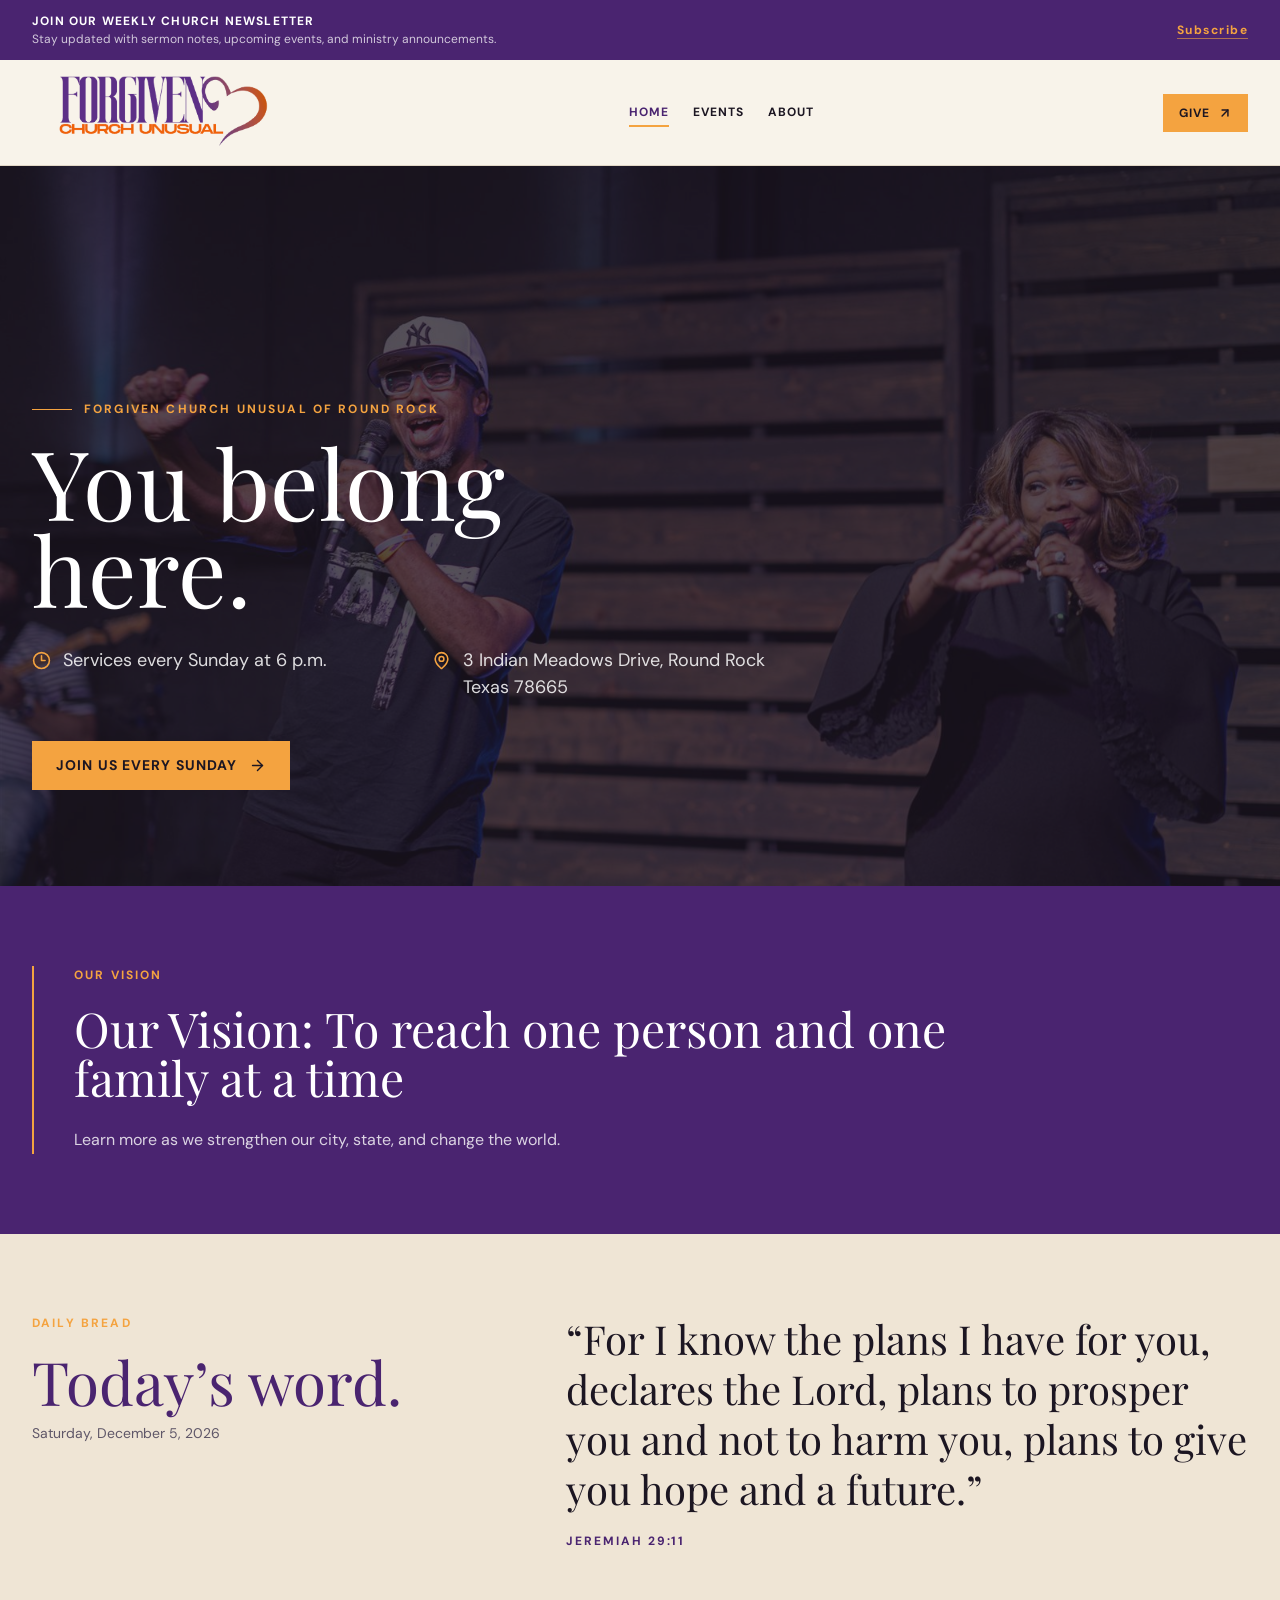
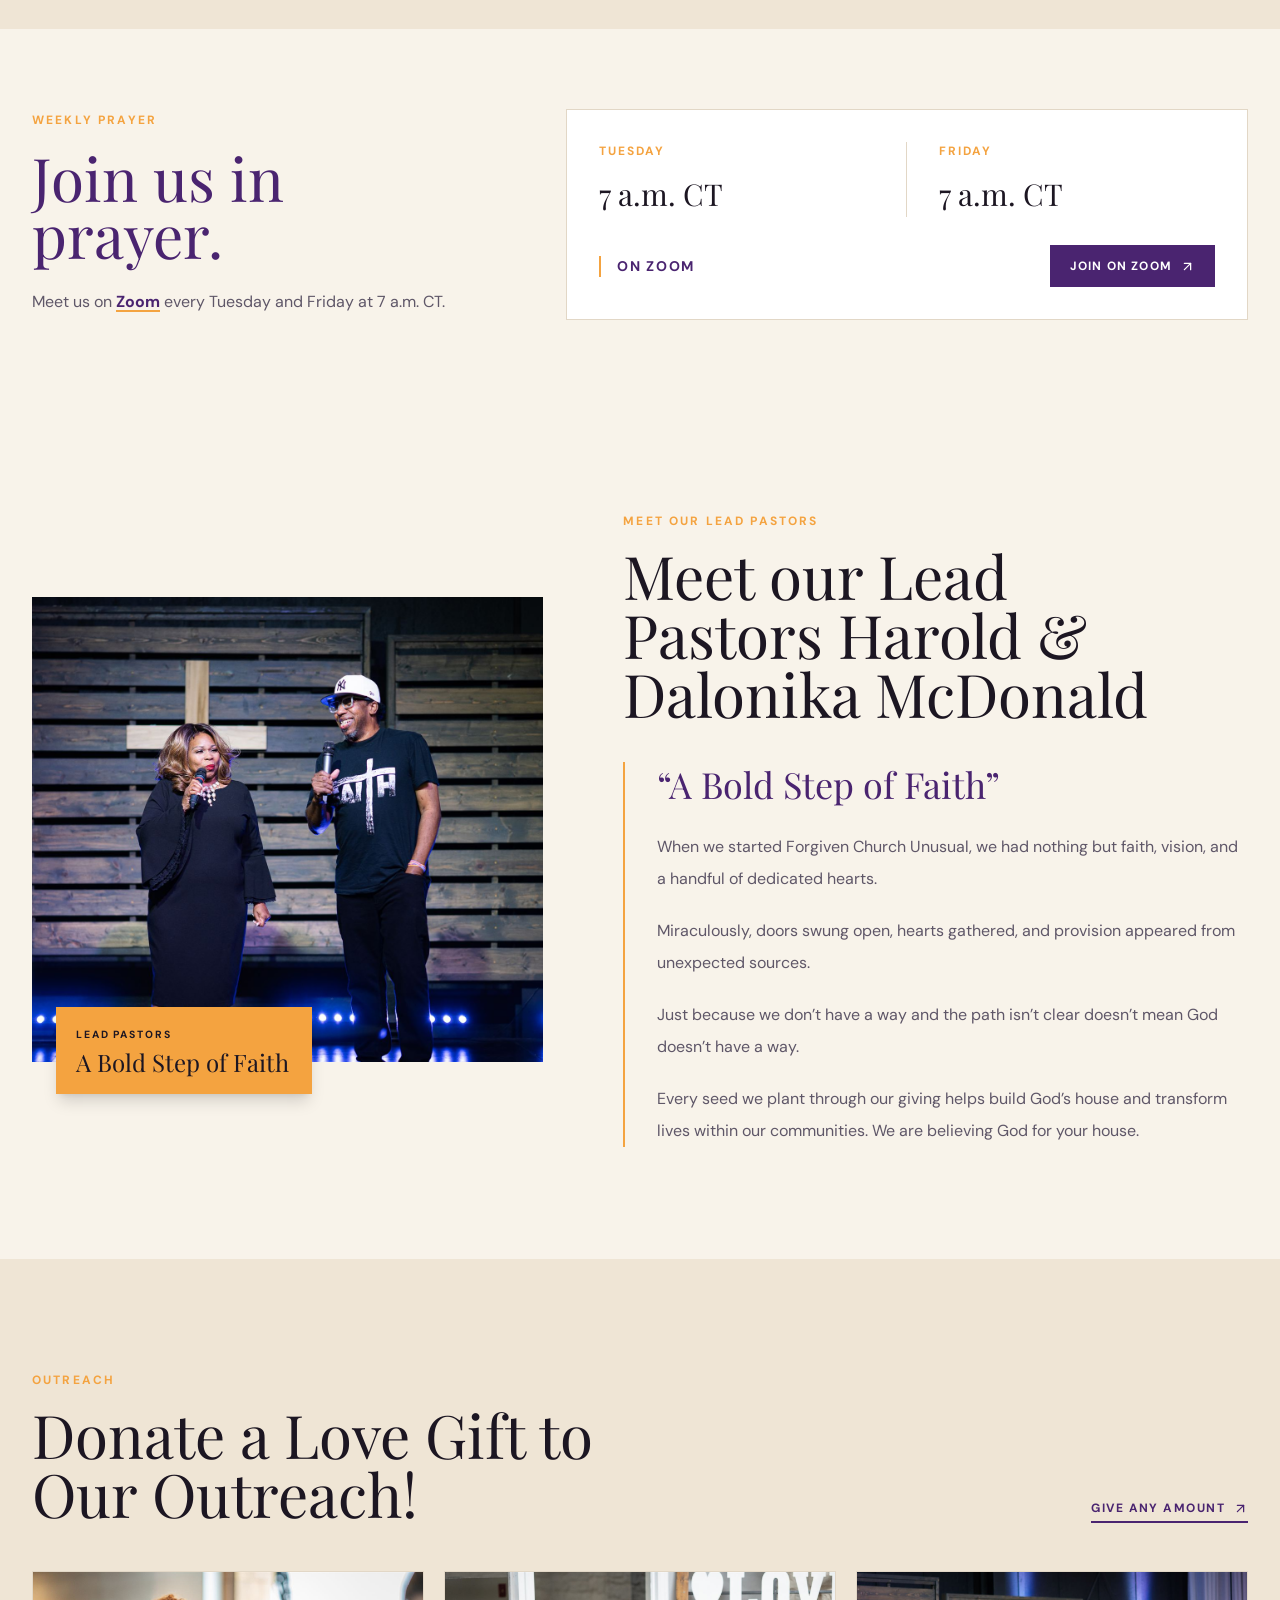
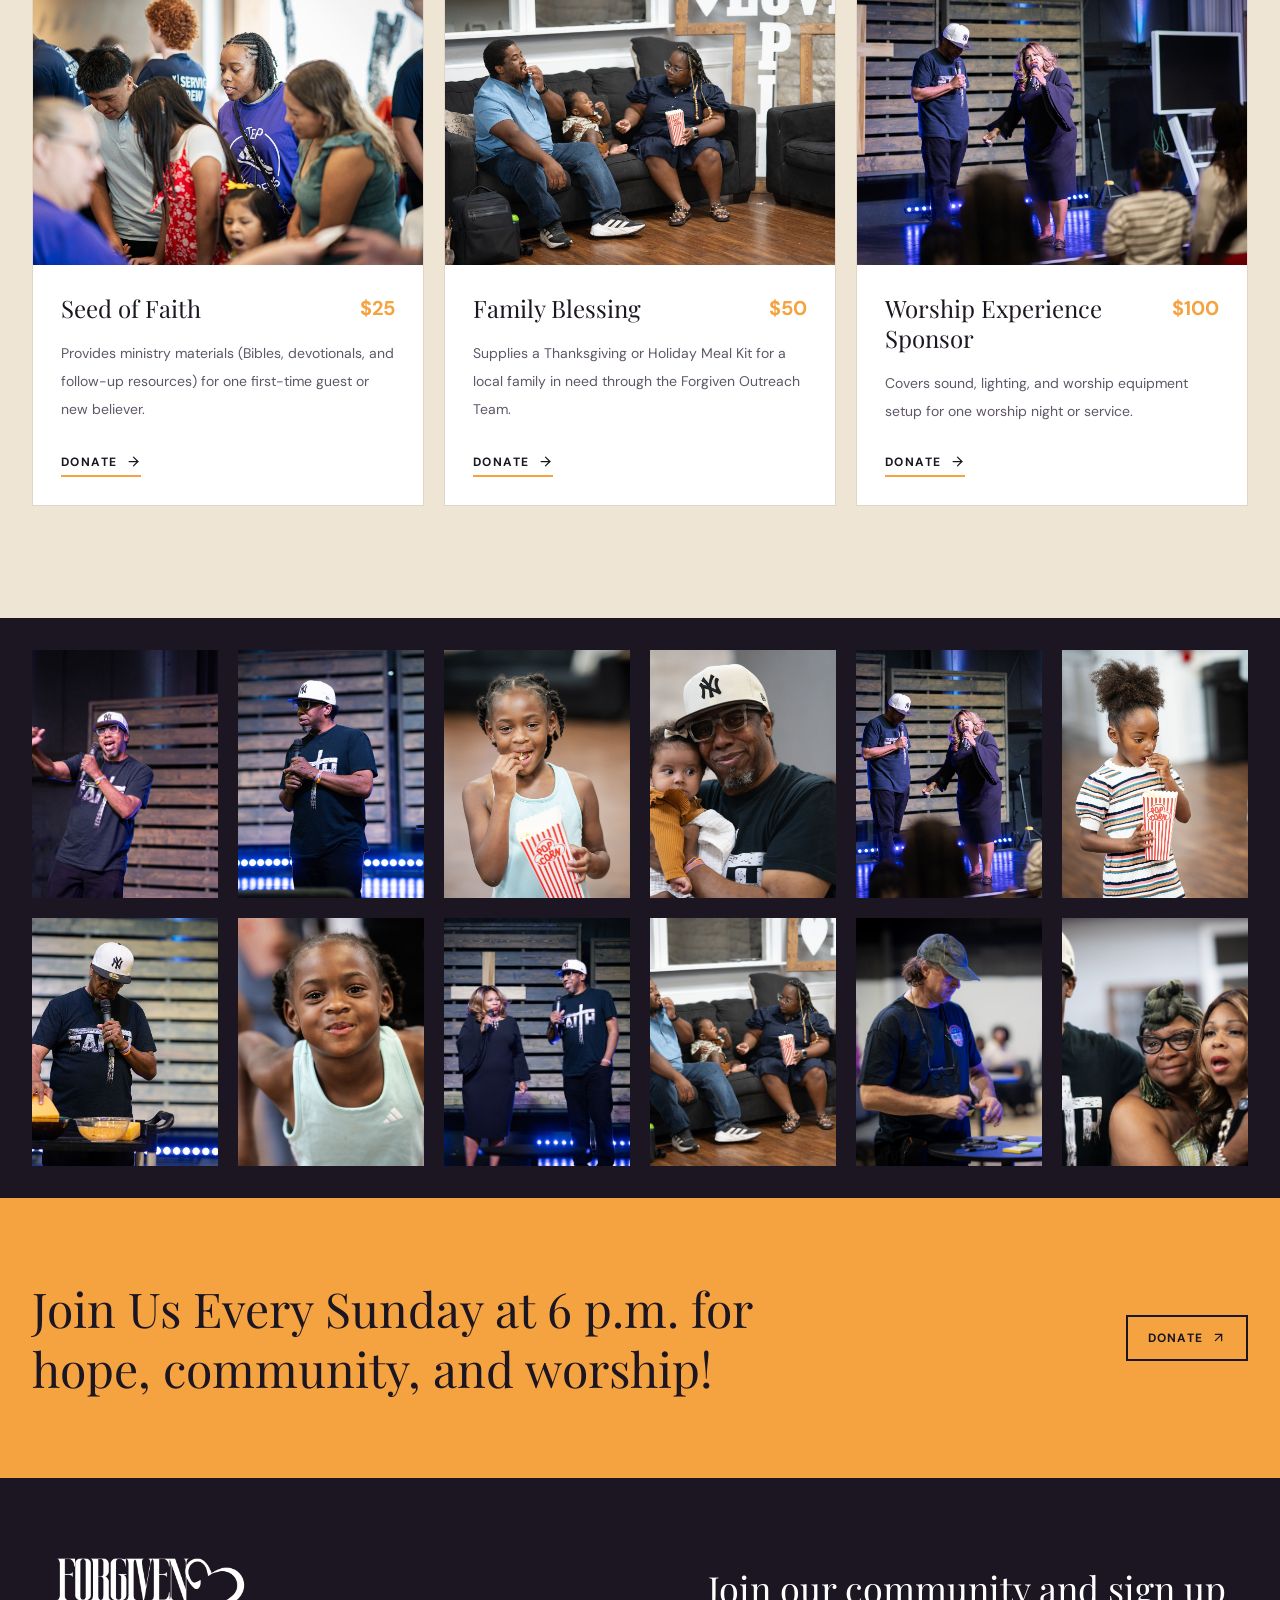
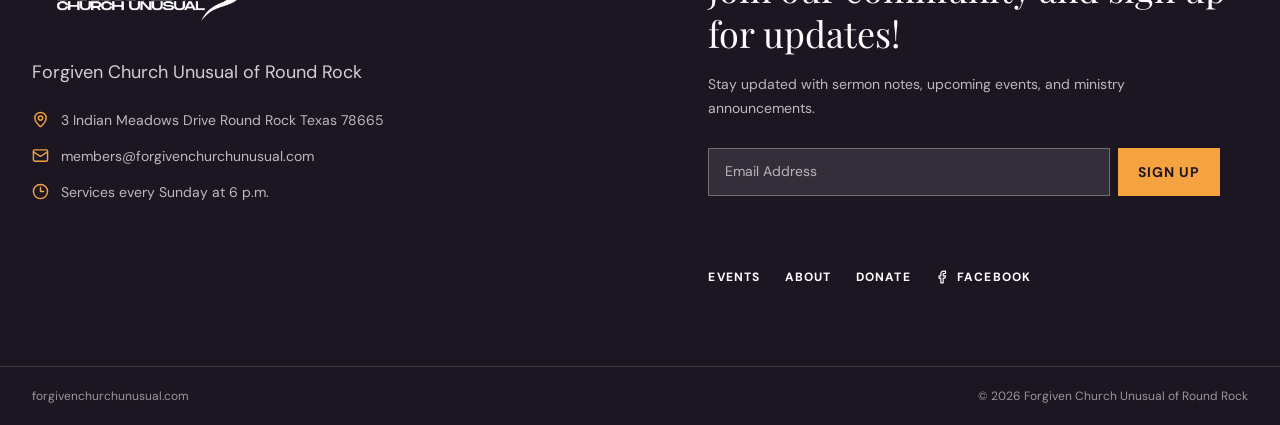
==== commit 01c496b8: "Preset Givelify amounts and add photos to love-gift cards The $25, $50 and $100 gift cards now open " ====
--- a/index.html
+++ b/index.html
@@ -135,27 +135,27 @@
         </div>
         <div class="gift-grid">
           <article class="gift">
-            <div class="gift-media"><span class="placeholder" aria-hidden="true">$25</span><img src="/assets/imports/5-15d3f.png" alt="Seed of Faith" loading="lazy"></div>
+            <div class="gift-media"><img src="/assets/events/dsc05999.jpg" style="object-position:58% center" alt="Volunteers welcoming young people and families at an outreach table." loading="lazy"></div>
             <div class="gift-body">
               <div class="gift-title"><h3>Seed of Faith</h3><span class="price">$25</span></div>
               <p>Provides ministry materials (Bibles, devotionals, and follow-up resources) for one first-time guest or new believer.</p>
-              <a href="https://www.givelify.com/donate/forgiven-church-unusual-of-round-rock-round-rock-tx-2j7wy5MTg2NTE0Nw==/donation/amount" target="_blank" rel="noreferrer" class="link-underline">Donate <svg xmlns="http://www.w3.org/2000/svg" width="15" height="15" viewBox="0 0 24 24" fill="none" stroke="currentColor" stroke-width="2" stroke-linecap="round" stroke-linejoin="round" aria-hidden="true"><path d="M5 12h14"/><path d="m12 5 7 7-7 7"/></svg></a>
+              <a href="https://www.givelify.com/donate/forgiven-church-unusual-of-round-rock-round-rock-tx-2j7wy5MTg2NTE0Nw==/donation/amount?amount=25" target="_blank" rel="noreferrer" class="link-underline">Donate <svg xmlns="http://www.w3.org/2000/svg" width="15" height="15" viewBox="0 0 24 24" fill="none" stroke="currentColor" stroke-width="2" stroke-linecap="round" stroke-linejoin="round" aria-hidden="true"><path d="M5 12h14"/><path d="m12 5 7 7-7 7"/></svg></a>
             </div>
           </article>
           <article class="gift">
-            <div class="gift-media"><span class="placeholder" aria-hidden="true">$50</span><img src="/assets/imports/6-63ada.png" alt="Family Blessing" loading="lazy"></div>
+            <div class="gift-media"><img src="/assets/brand/dsc04261.jpg" style="object-position:38% center" alt="A family sitting together on a couch at a church gathering." loading="lazy"></div>
             <div class="gift-body">
               <div class="gift-title"><h3>Family Blessing</h3><span class="price">$50</span></div>
               <p>Supplies a Thanksgiving or Holiday Meal Kit for a local family in need through the Forgiven Outreach Team.</p>
-              <a href="https://www.givelify.com/donate/forgiven-church-unusual-of-round-rock-round-rock-tx-2j7wy5MTg2NTE0Nw==/donation/amount" target="_blank" rel="noreferrer" class="link-underline">Donate <svg xmlns="http://www.w3.org/2000/svg" width="15" height="15" viewBox="0 0 24 24" fill="none" stroke="currentColor" stroke-width="2" stroke-linecap="round" stroke-linejoin="round" aria-hidden="true"><path d="M5 12h14"/><path d="m12 5 7 7-7 7"/></svg></a>
+              <a href="https://www.givelify.com/donate/forgiven-church-unusual-of-round-rock-round-rock-tx-2j7wy5MTg2NTE0Nw==/donation/amount?amount=50" target="_blank" rel="noreferrer" class="link-underline">Donate <svg xmlns="http://www.w3.org/2000/svg" width="15" height="15" viewBox="0 0 24 24" fill="none" stroke="currentColor" stroke-width="2" stroke-linecap="round" stroke-linejoin="round" aria-hidden="true"><path d="M5 12h14"/><path d="m12 5 7 7-7 7"/></svg></a>
             </div>
           </article>
           <article class="gift">
-            <div class="gift-media"><span class="placeholder" aria-hidden="true">$100</span><img src="/assets/imports/forgiven-church-unusual-ask-lett-68b05.png" alt="Worship Experience Sponsor" loading="lazy"></div>
+            <div class="gift-media"><img src="/assets/brand/dsc03324.jpg" style="object-position:55% center" alt="The worship stage with lights and a screen as the congregation looks on." loading="lazy"></div>
             <div class="gift-body">
               <div class="gift-title"><h3>Worship Experience Sponsor</h3><span class="price">$100</span></div>
               <p>Covers sound, lighting, and worship equipment setup for one worship night or service.</p>
-              <a href="https://www.givelify.com/donate/forgiven-church-unusual-of-round-rock-round-rock-tx-2j7wy5MTg2NTE0Nw==/donation/amount" target="_blank" rel="noreferrer" class="link-underline">Donate <svg xmlns="http://www.w3.org/2000/svg" width="15" height="15" viewBox="0 0 24 24" fill="none" stroke="currentColor" stroke-width="2" stroke-linecap="round" stroke-linejoin="round" aria-hidden="true"><path d="M5 12h14"/><path d="m12 5 7 7-7 7"/></svg></a>
+              <a href="https://www.givelify.com/donate/forgiven-church-unusual-of-round-rock-round-rock-tx-2j7wy5MTg2NTE0Nw==/donation/amount?amount=100" target="_blank" rel="noreferrer" class="link-underline">Donate <svg xmlns="http://www.w3.org/2000/svg" width="15" height="15" viewBox="0 0 24 24" fill="none" stroke="currentColor" stroke-width="2" stroke-linecap="round" stroke-linejoin="round" aria-hidden="true"><path d="M5 12h14"/><path d="m12 5 7 7-7 7"/></svg></a>
             </div>
           </article>
         </div>
--- a/assets/css/styles.css
+++ b/assets/css/styles.css
@@ -445,7 +445,7 @@
 }
 .gift-media {
   position: relative;
-  aspect-ratio: 1;
+  aspect-ratio: 4 / 3;
   overflow: hidden;
   background: var(--brown-5);
   display: grid;
@@ -453,15 +453,10 @@
 }
 .gift-media img {
   position: absolute; inset: 0; width: 100%; height: 100%;
-  object-fit: contain; padding: 2.5rem;
+  object-fit: cover;
   transition: transform 0.5s;
 }
 .gift:hover .gift-media img { transform: scale(1.05); }
-.gift-media .placeholder {
-  font-family: var(--font-display);
-  font-size: 4rem;
-  color: var(--purple-20);
-}
 .gift-body { display: flex; flex: 1; flex-direction: column; padding: 1.5rem; }
 @media (min-width: 640px) { .gift-body { padding: 1.75rem; } }
 .gift-title { display: flex; align-items: flex-start; justify-content: space-between; gap: 1rem; }
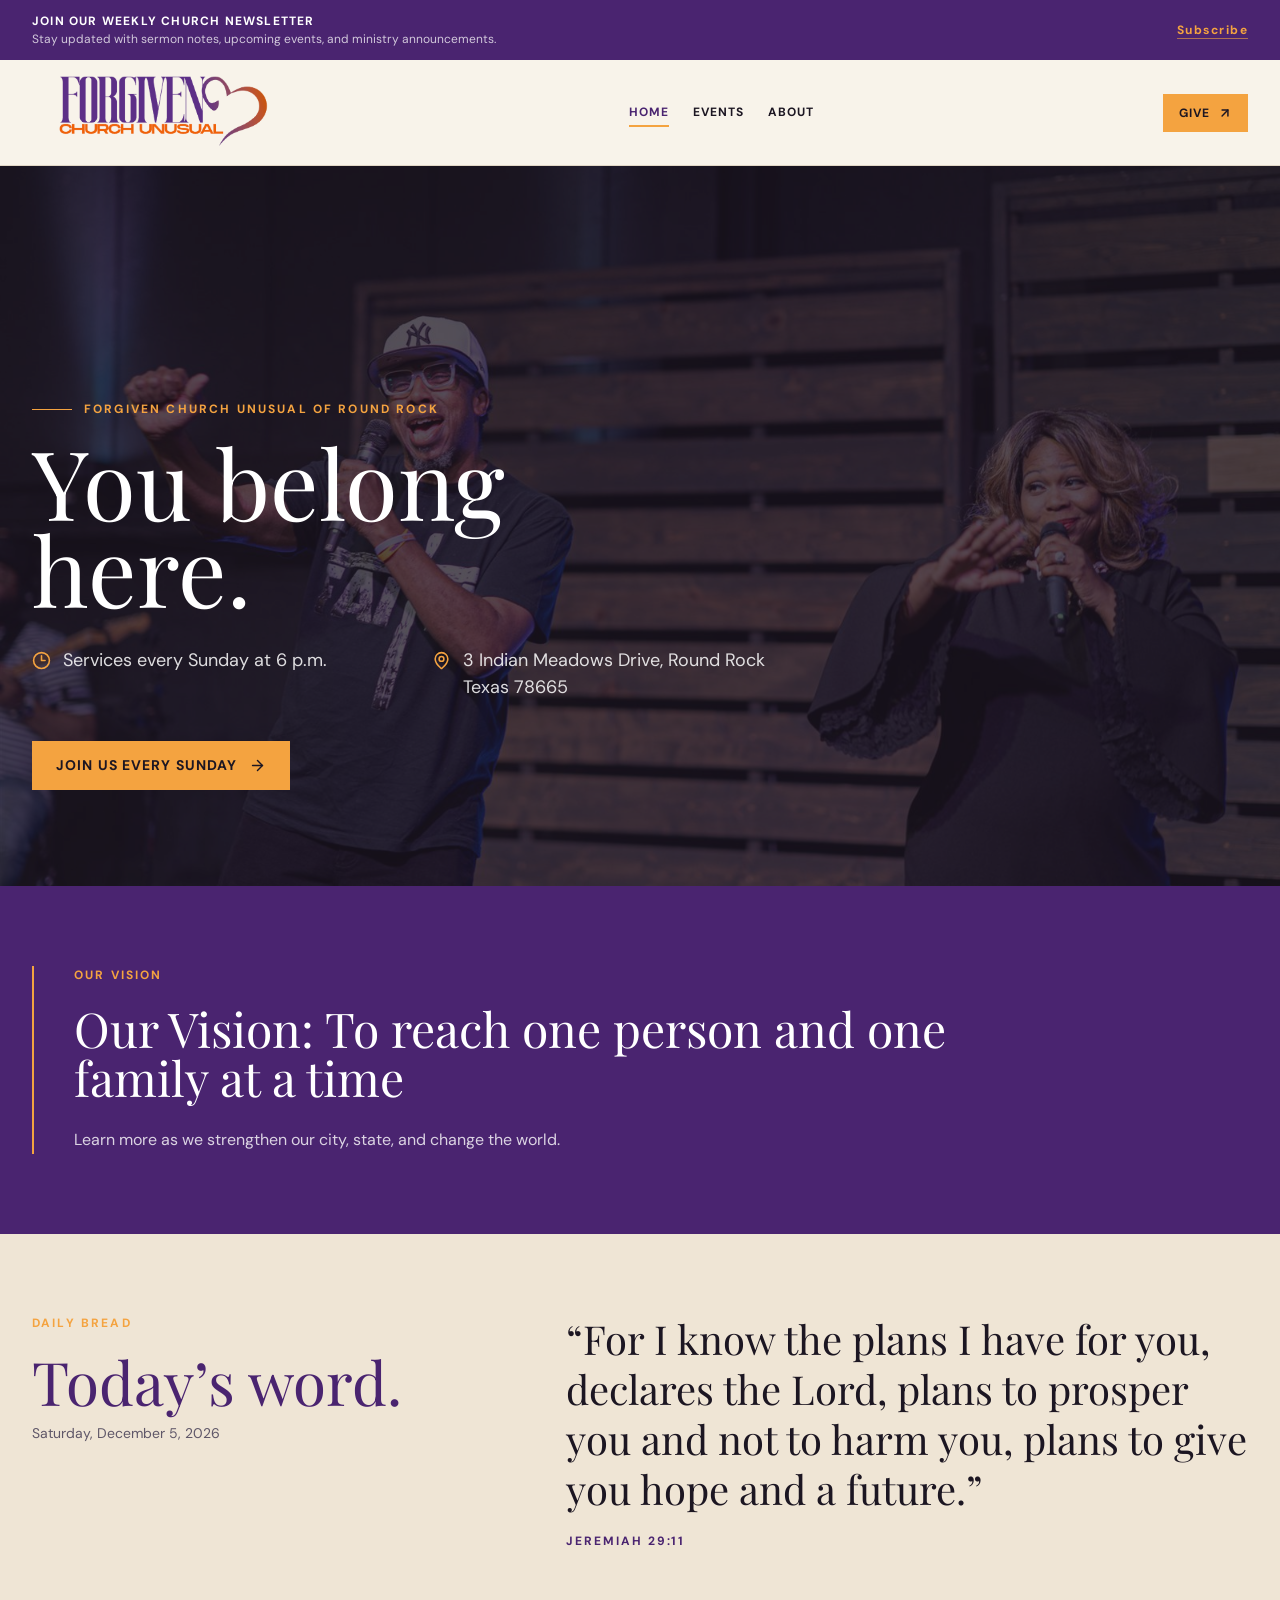
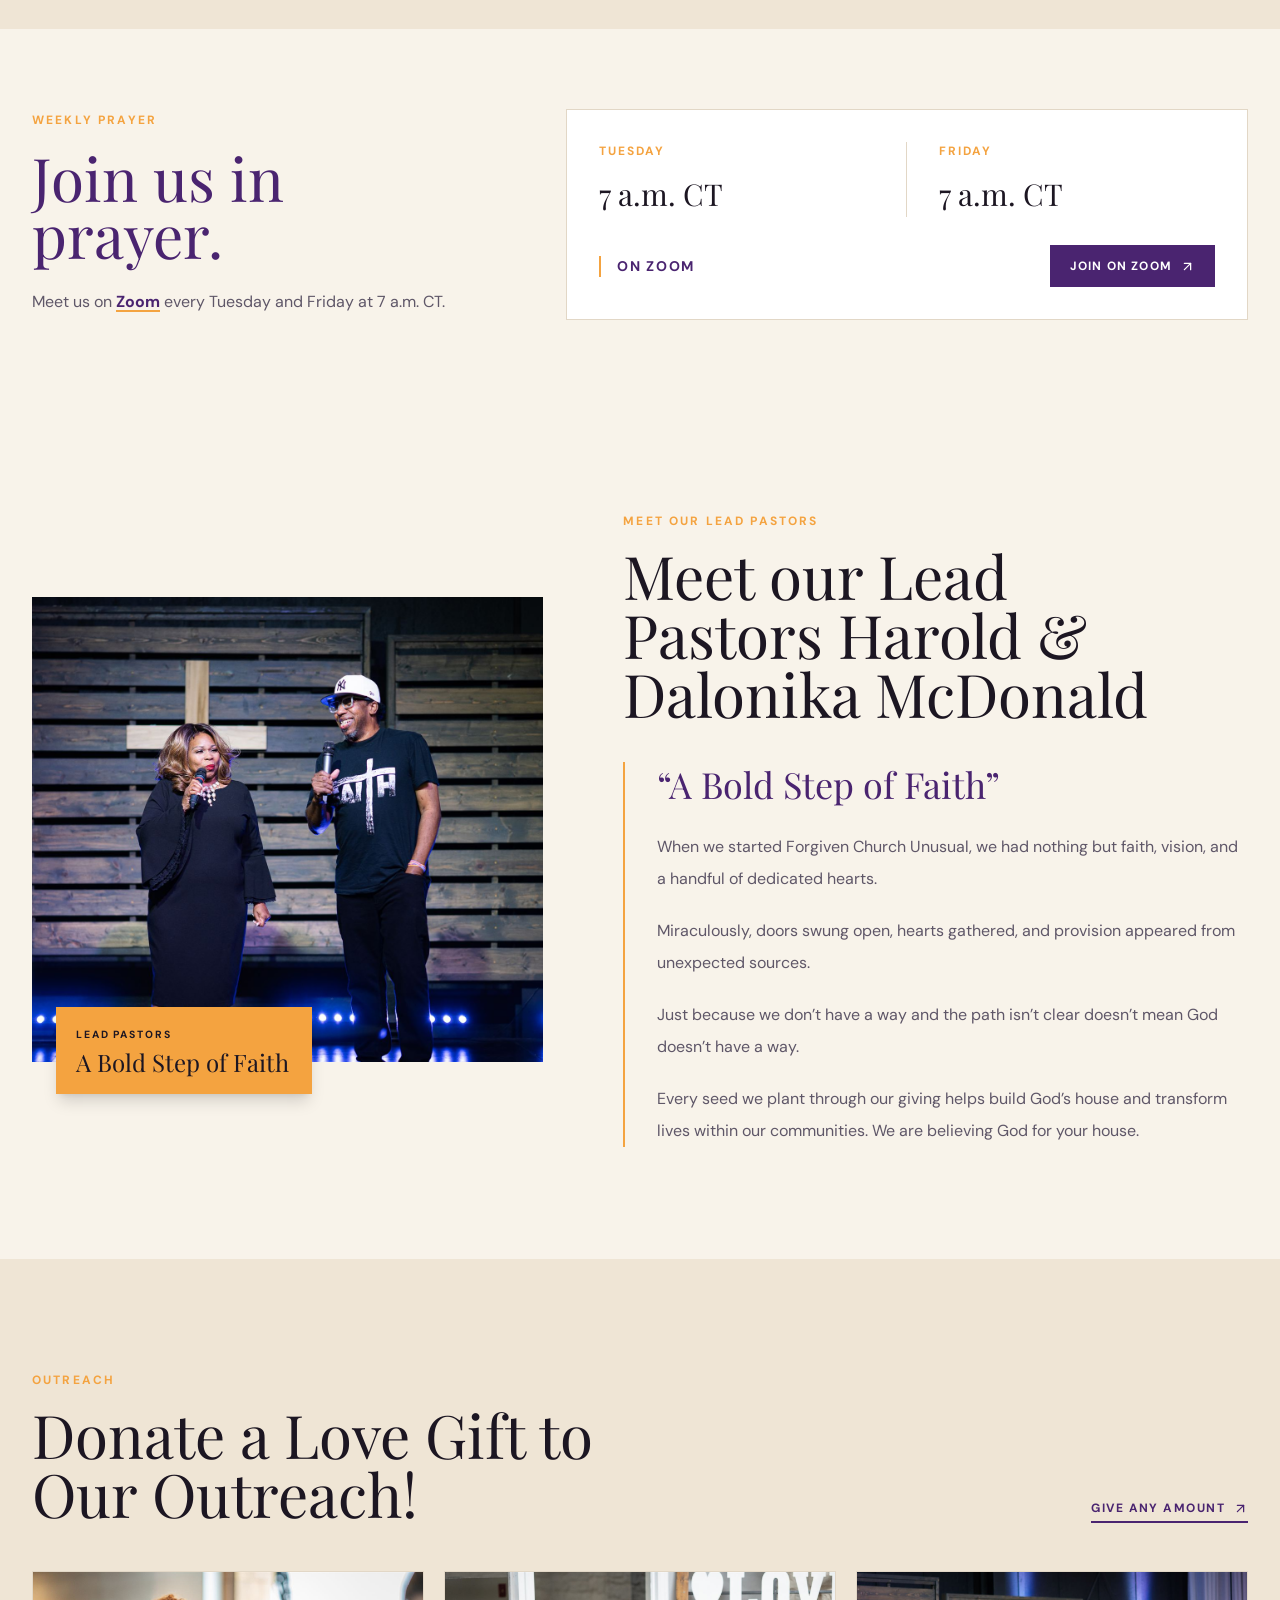
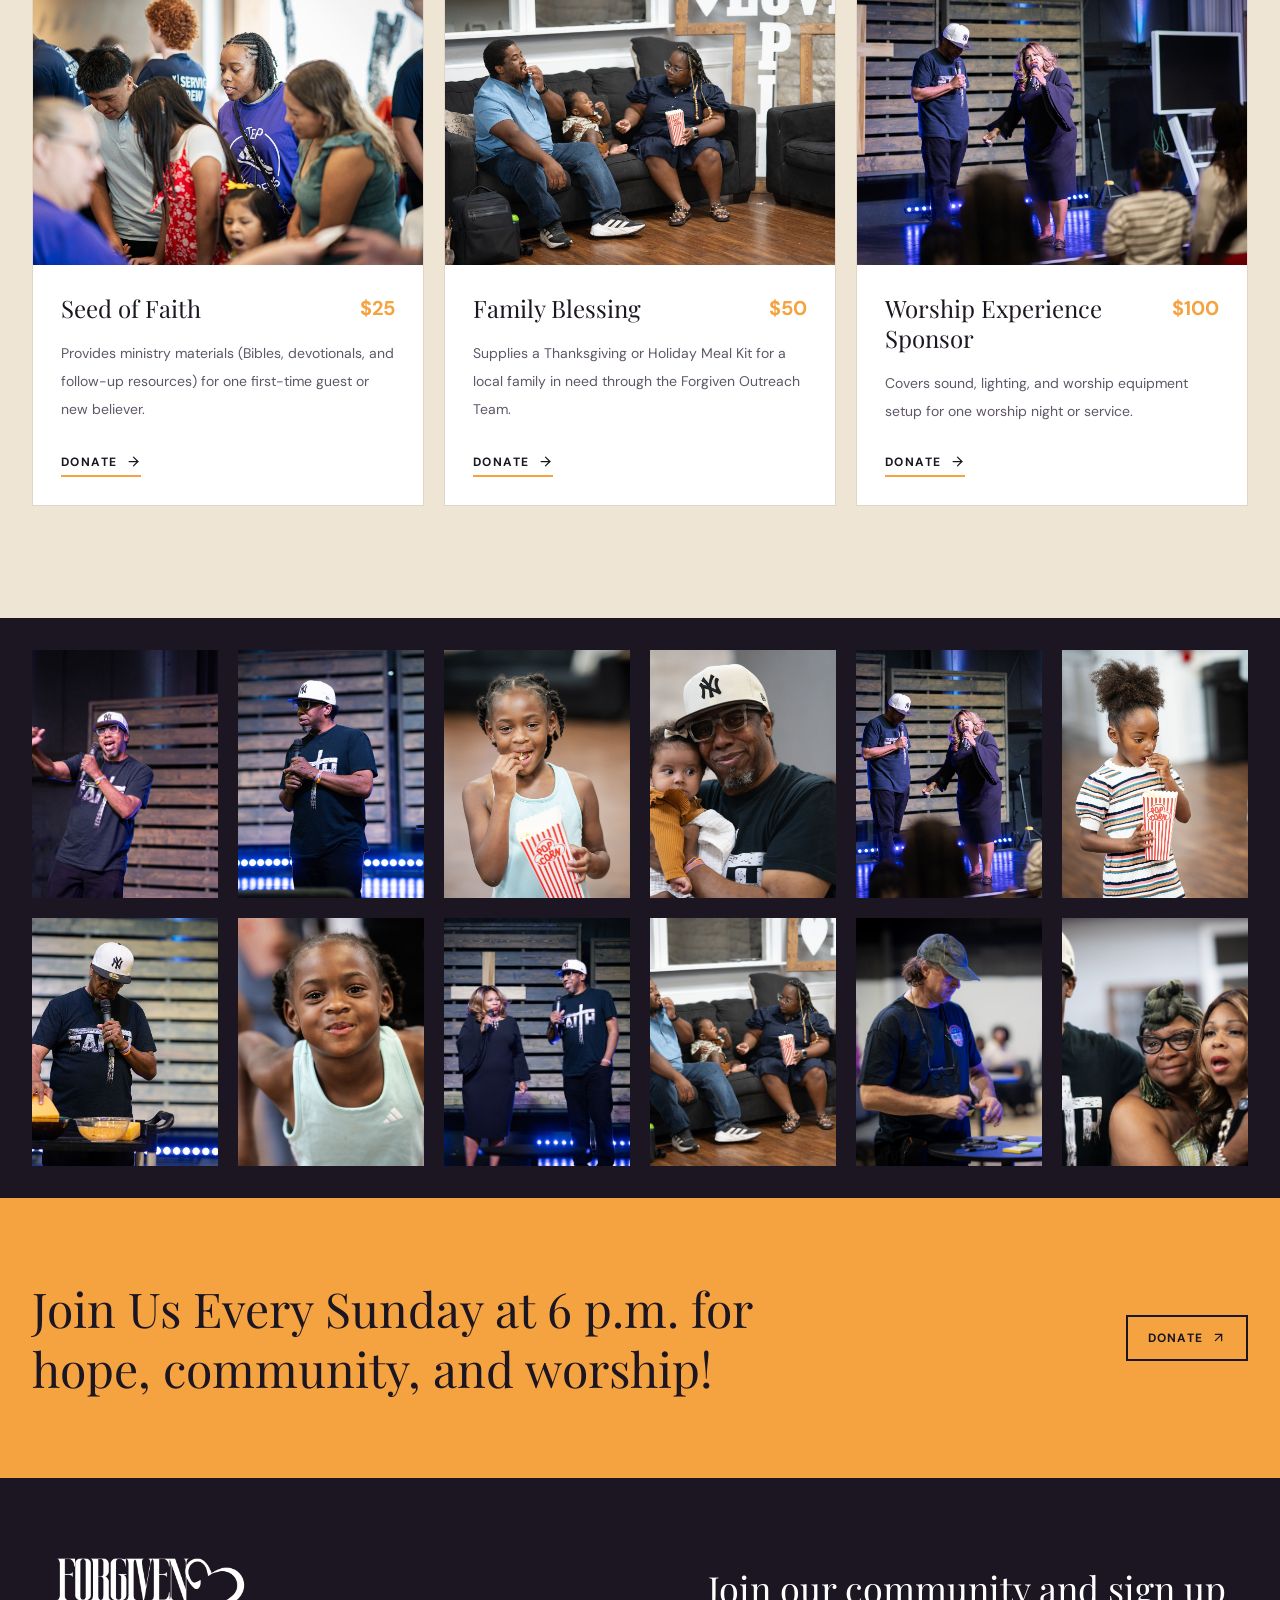
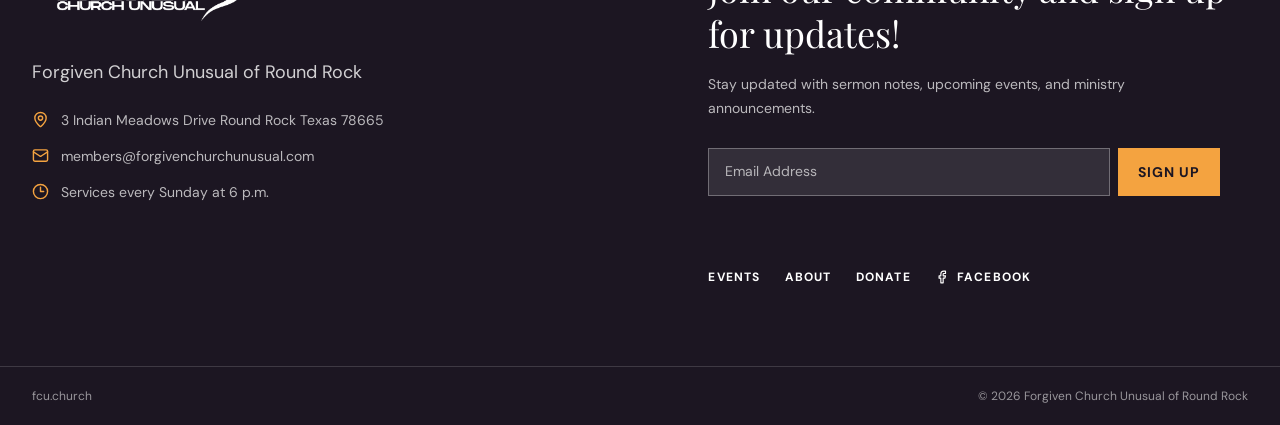
==== commit a4b84b6b: "Show fcu.church as the website address Updates the footer and About page address line from forgivenc" ====
--- a/index.html
+++ b/index.html
@@ -227,7 +227,7 @@
     </div>
     <div class="footer-bottom">
       <div class="container">
-        <span>forgivenchurchunusual.com</span>
+        <span>fcu.church</span>
         <span>&copy; <span data-year>2026</span> Forgiven Church Unusual of Round Rock</span>
       </div>
     </div>
--- a/assets/css/styles.css
+++ b/assets/css/styles.css
@@ -501,9 +501,9 @@
 
 /* ---------- Page heroes (inner pages) ---------- */
 
-.page-hero h1 { margin-top: 1.25rem; max-width: 56rem; font-size: 3rem; line-height: 0.98; }
+.page-hero h1, .page-hero h2 { margin-top: 1.25rem; max-width: 56rem; font-size: 3rem; line-height: 0.98; }
 .page-hero p.intro { margin-top: 1.75rem; max-width: 42rem; font-size: 1.125rem; line-height: 2rem; color: rgba(255, 255, 255, 0.8); }
-@media (min-width: 640px) { .page-hero h1 { font-size: 4.5rem; } }
+@media (min-width: 640px) { .page-hero h1, .page-hero h2 { font-size: 4.5rem; } }
 
 /* Inner-page hero with a background photo under a purple wash */
 .page-hero.with-photo { position: relative; isolation: isolate; overflow: hidden; }
@@ -643,3 +643,30 @@
 .zoom-btn { padding: 0.75rem 1.25rem; font-size: 0.75rem; letter-spacing: 0.1em; text-transform: uppercase; gap: 0.5rem; }
 .text-link { color: var(--purple); font-weight: 700; text-decoration: underline; text-decoration-color: var(--orange); text-decoration-thickness: 2px; text-underline-offset: 3px; transition: color 0.15s; }
 .text-link:hover { color: var(--orange); }
+
+/* About page: pastors photo fills the left half of the screen */
+.pastors-hero { display: grid; }
+.pastors-photo {
+  position: relative;
+  aspect-ratio: 4 / 3;
+  background: var(--purple-10);
+}
+.pastors-photo img {
+  position: absolute; inset: 0; width: 100%; height: 100%;
+  object-fit: cover; object-position: 50% 40%;
+}
+.pastors-photo .photo-badge { display: none; }
+.pastors-text { padding: 4rem var(--pad); }
+@media (min-width: 640px) {
+  .pastors-text { padding: 5rem var(--pad); }
+}
+@media (min-width: 1024px) {
+  .pastors-hero { grid-template-columns: 1fr 1fr; min-height: calc(100vh - 10rem); }
+  .pastors-photo { aspect-ratio: auto; min-height: 640px; }
+  .pastors-photo .photo-badge { display: block; left: 2.5rem; bottom: 2.5rem; }
+  .pastors-text {
+    align-self: center;
+    max-width: 40rem;
+    padding: 5rem 4rem;
+  }
+}
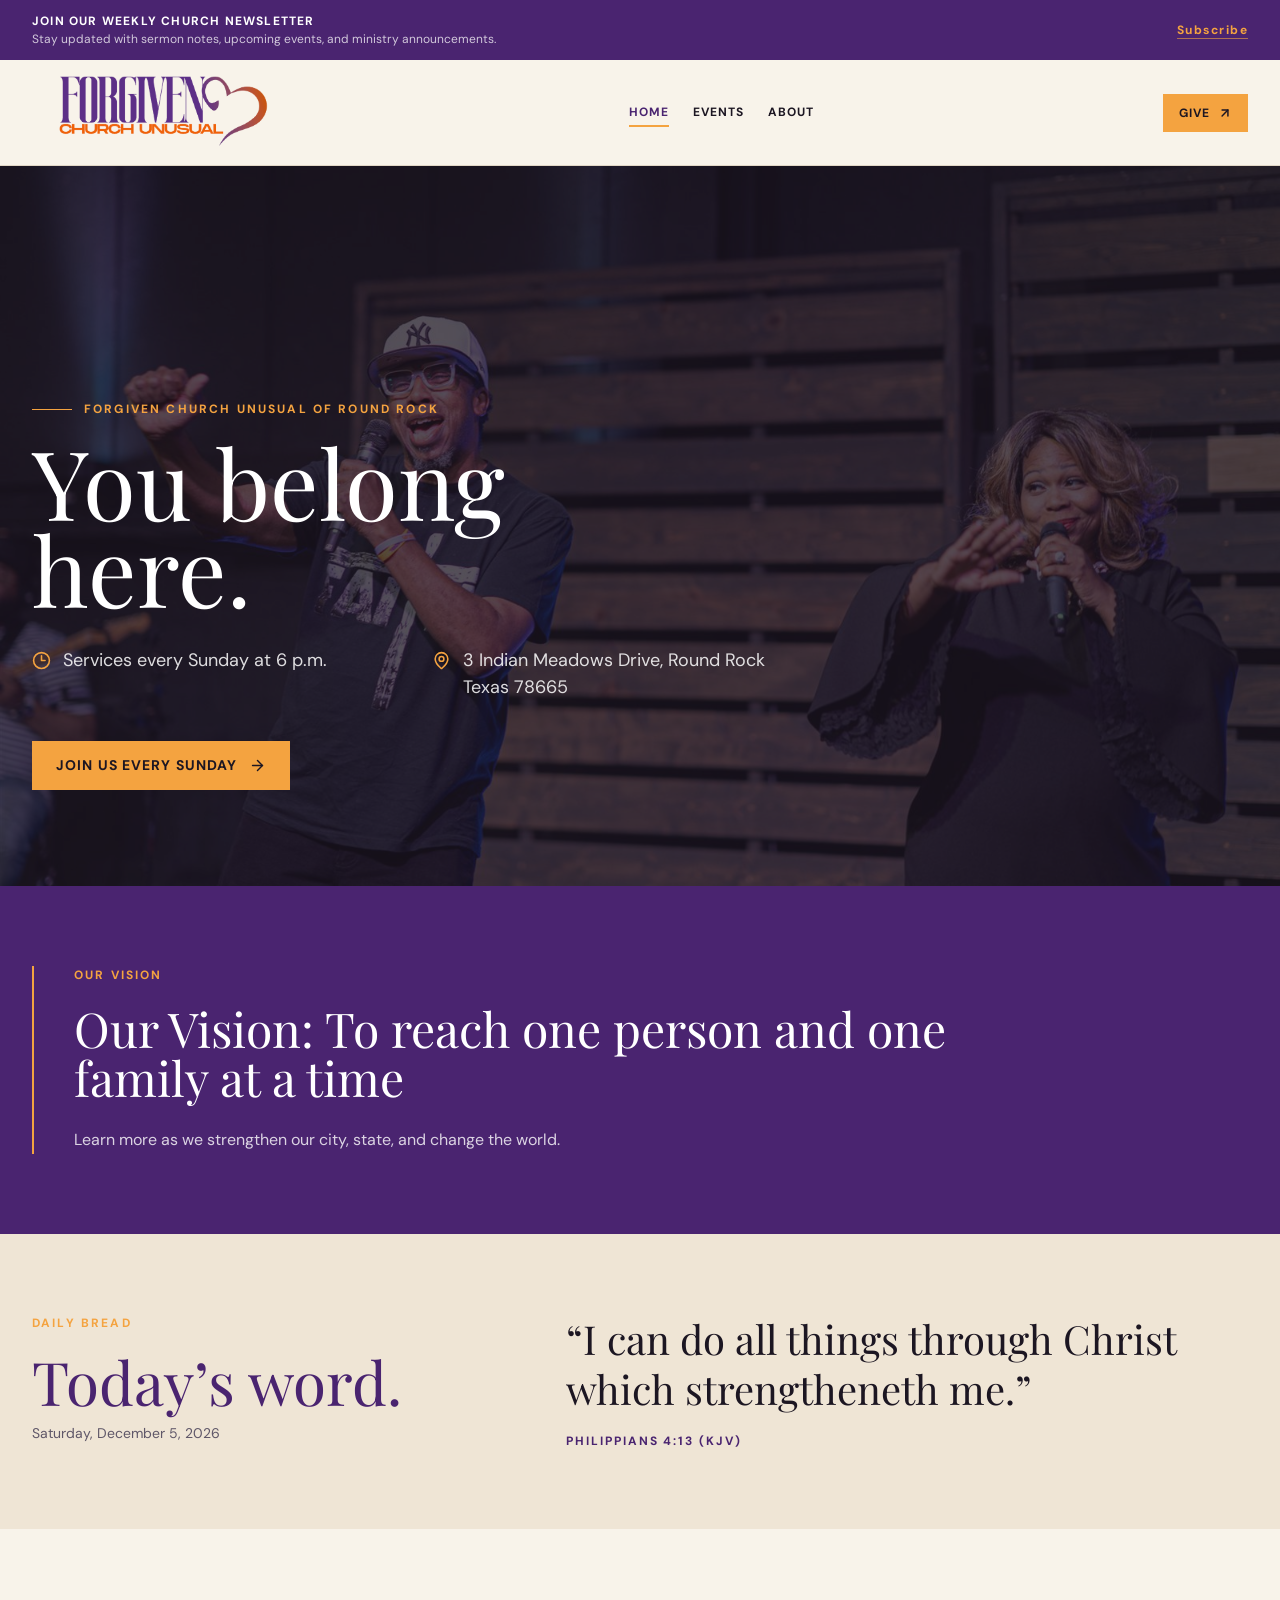
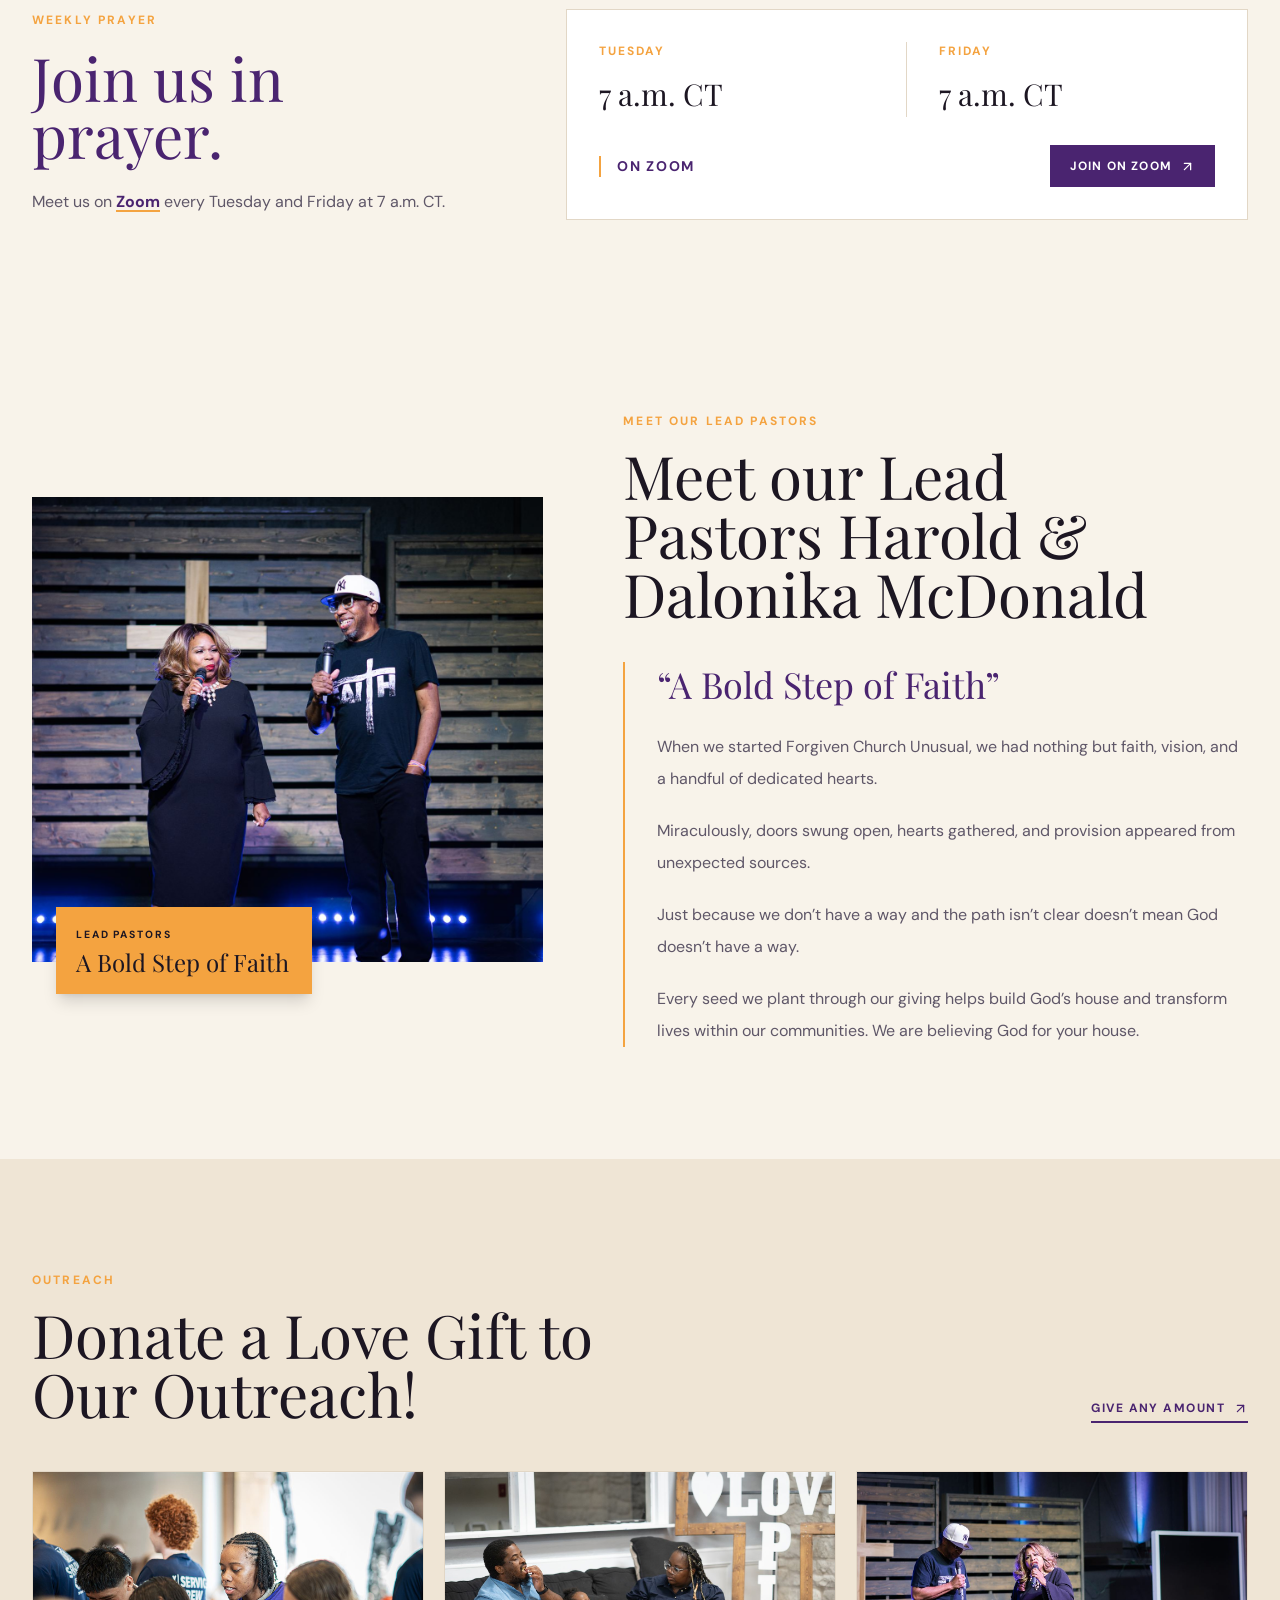
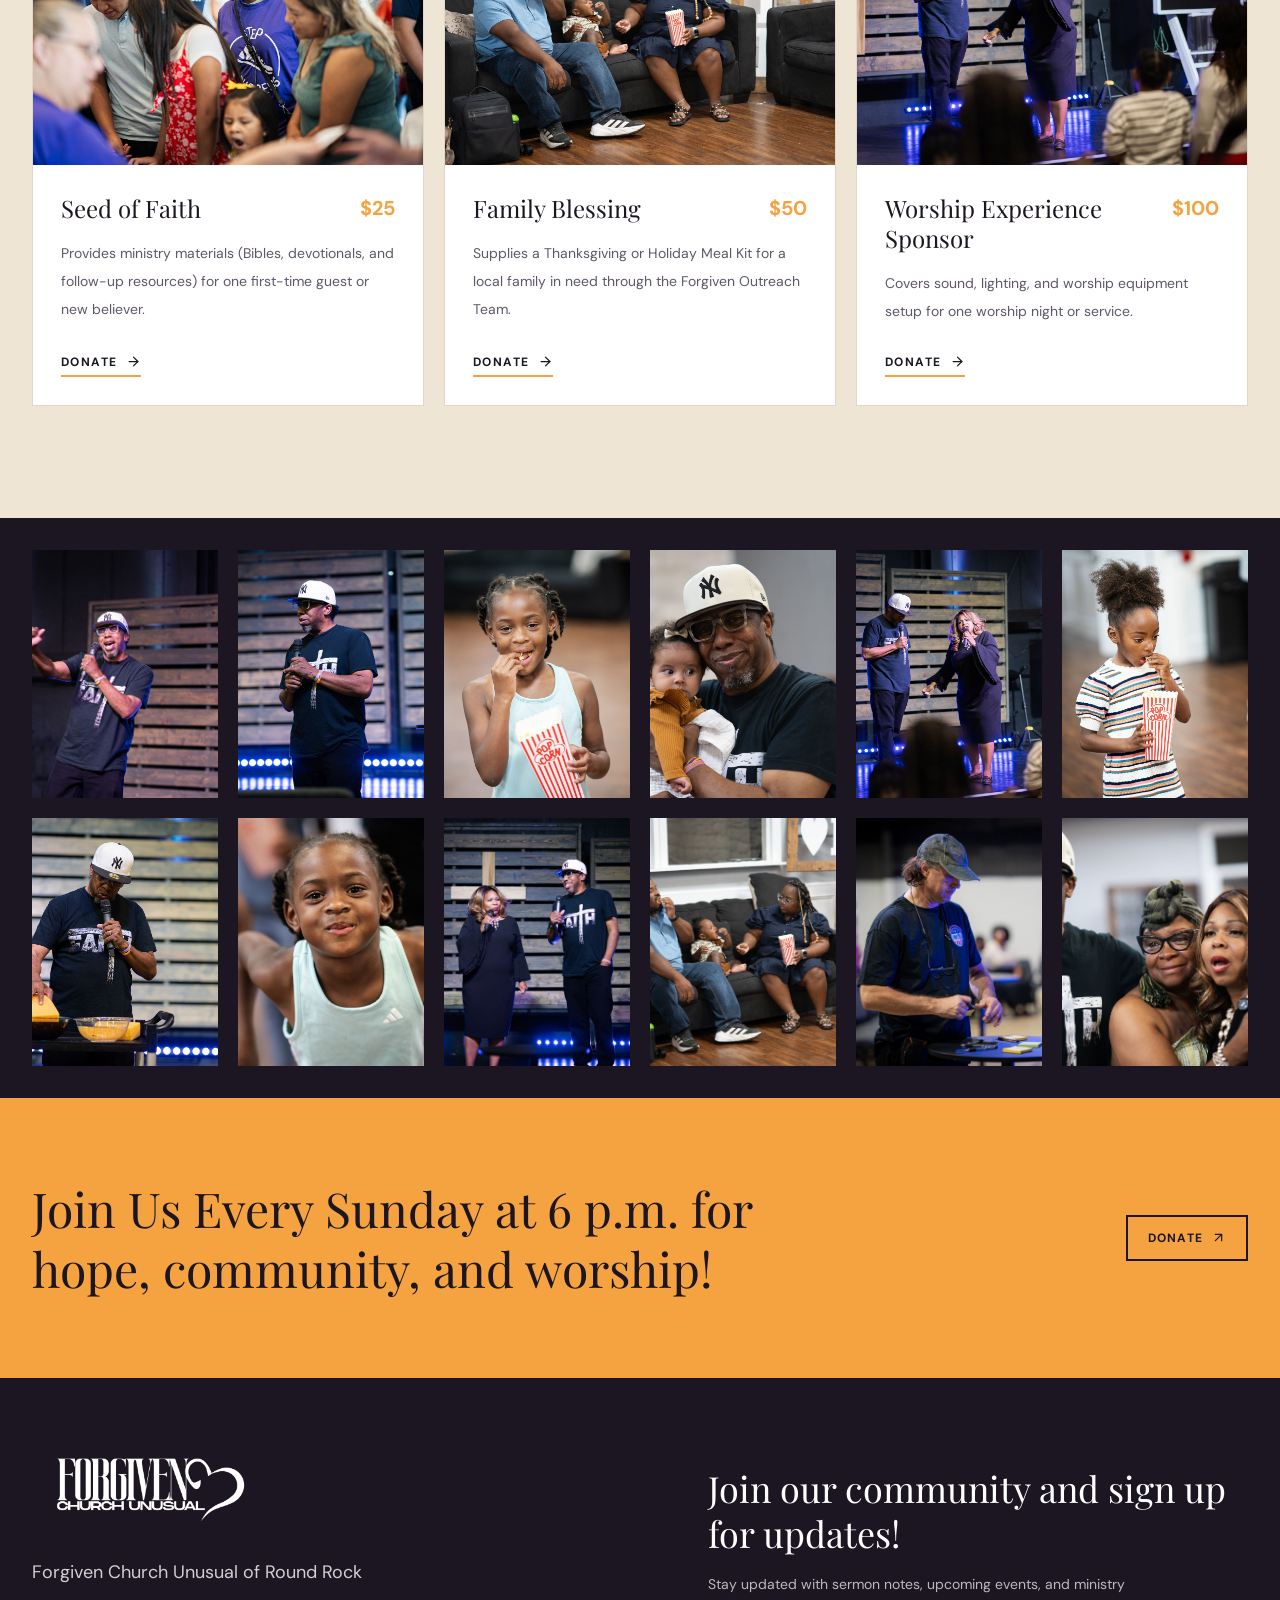
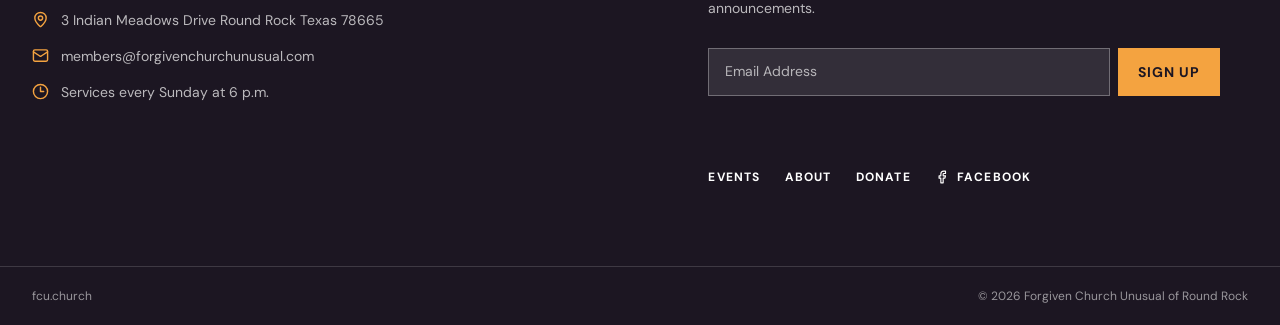
==== commit 49c53da3: "Add sheet-driven daily Bible verse The homepage Daily Bread section can now show a verse chosen per " ====
--- a/index.html
+++ b/index.html
@@ -73,8 +73,9 @@
           <p class="date" data-verse-date></p>
         </div>
         <blockquote>
-          <p data-verse-text>&ldquo;Be kind and compassionate to one another, forgiving each other, just as in Christ God forgave you.&rdquo;</p>
-          <cite data-verse-ref>Ephesians 4:32</cite>
+          <p data-verse-text>&ldquo;And be ye kind one to another, tenderhearted, forgiving one another, even as God for Christ&rsquo;s sake hath forgiven you.&rdquo;</p>
+          <cite data-verse-ref title="King James Version">Ephesians 4:32 (KJV)</cite>
+          <p class="verse-note" data-verse-note hidden></p>
         </blockquote>
       </div>
     </section>
@@ -208,8 +209,7 @@
       <div class="footer-signup">
         <p class="display">Join our community and sign up for updates!</p>
         <p class="sub">Stay updated with sermon notes, upcoming events, and ministry announcements.</p>
-        <!-- To collect signups automatically, set data-endpoint to a form service URL (e.g. https://formspree.io/f/xxxx). -->
-        <form class="newsletter-form" data-endpoint="" method="post" novalidate>
+        <form class="newsletter-form" method="post" novalidate>
           <label for="newsletter-email" class="sr-only">Email Address</label>
           <div class="row">
             <input id="newsletter-email" type="email" name="email" placeholder="Email Address" required autocomplete="email">
--- a/assets/css/styles.css
+++ b/assets/css/styles.css
@@ -670,3 +670,39 @@
     padding: 5rem 4rem;
   }
 }
+
+/* Embedded YouTube video (About page vision) */
+.video-frame {
+  position: relative;
+  aspect-ratio: 16 / 9;
+  background: var(--ink);
+  box-shadow: 0 20px 40px -20px rgba(28, 22, 34, 0.45);
+}
+.video-frame iframe { position: absolute; inset: 0; width: 100%; height: 100%; border: 0; }
+.video-caption {
+  margin-top: 1.75rem;
+  color: var(--purple);
+  font-size: 0.75rem;
+  font-weight: 700;
+  letter-spacing: 0.12em;
+  text-transform: uppercase;
+}
+.video-caption::before { content: "\25B6"; color: var(--orange); margin-right: 0.6rem; }
+
+/* About page: mission text beside the video */
+.mission h2 { margin-top: 1.25rem; font-size: 3rem; line-height: 0.98; }
+.mission .intro { margin-top: 1.75rem; font-size: 1.125rem; line-height: 2rem; color: rgba(255, 255, 255, 0.8); }
+.mission .video-frame { box-shadow: 0 20px 40px -20px rgba(0, 0, 0, 0.6); }
+.video-caption.on-dark { color: var(--white); }
+@media (min-width: 640px) { .mission h2 { font-size: 3.75rem; } }
+
+/* Daily verse: smooth reveal while the sheet answers, and the optional note */
+.daily-bread blockquote { transition: opacity 0.25s; }
+.daily-bread.is-loading blockquote { opacity: 0; }
+.daily-bread .verse-note {
+  margin-top: 1.25rem;
+  font-family: var(--font-sans);
+  font-size: 1rem;
+  line-height: 1.75rem;
+  color: var(--muted);
+}
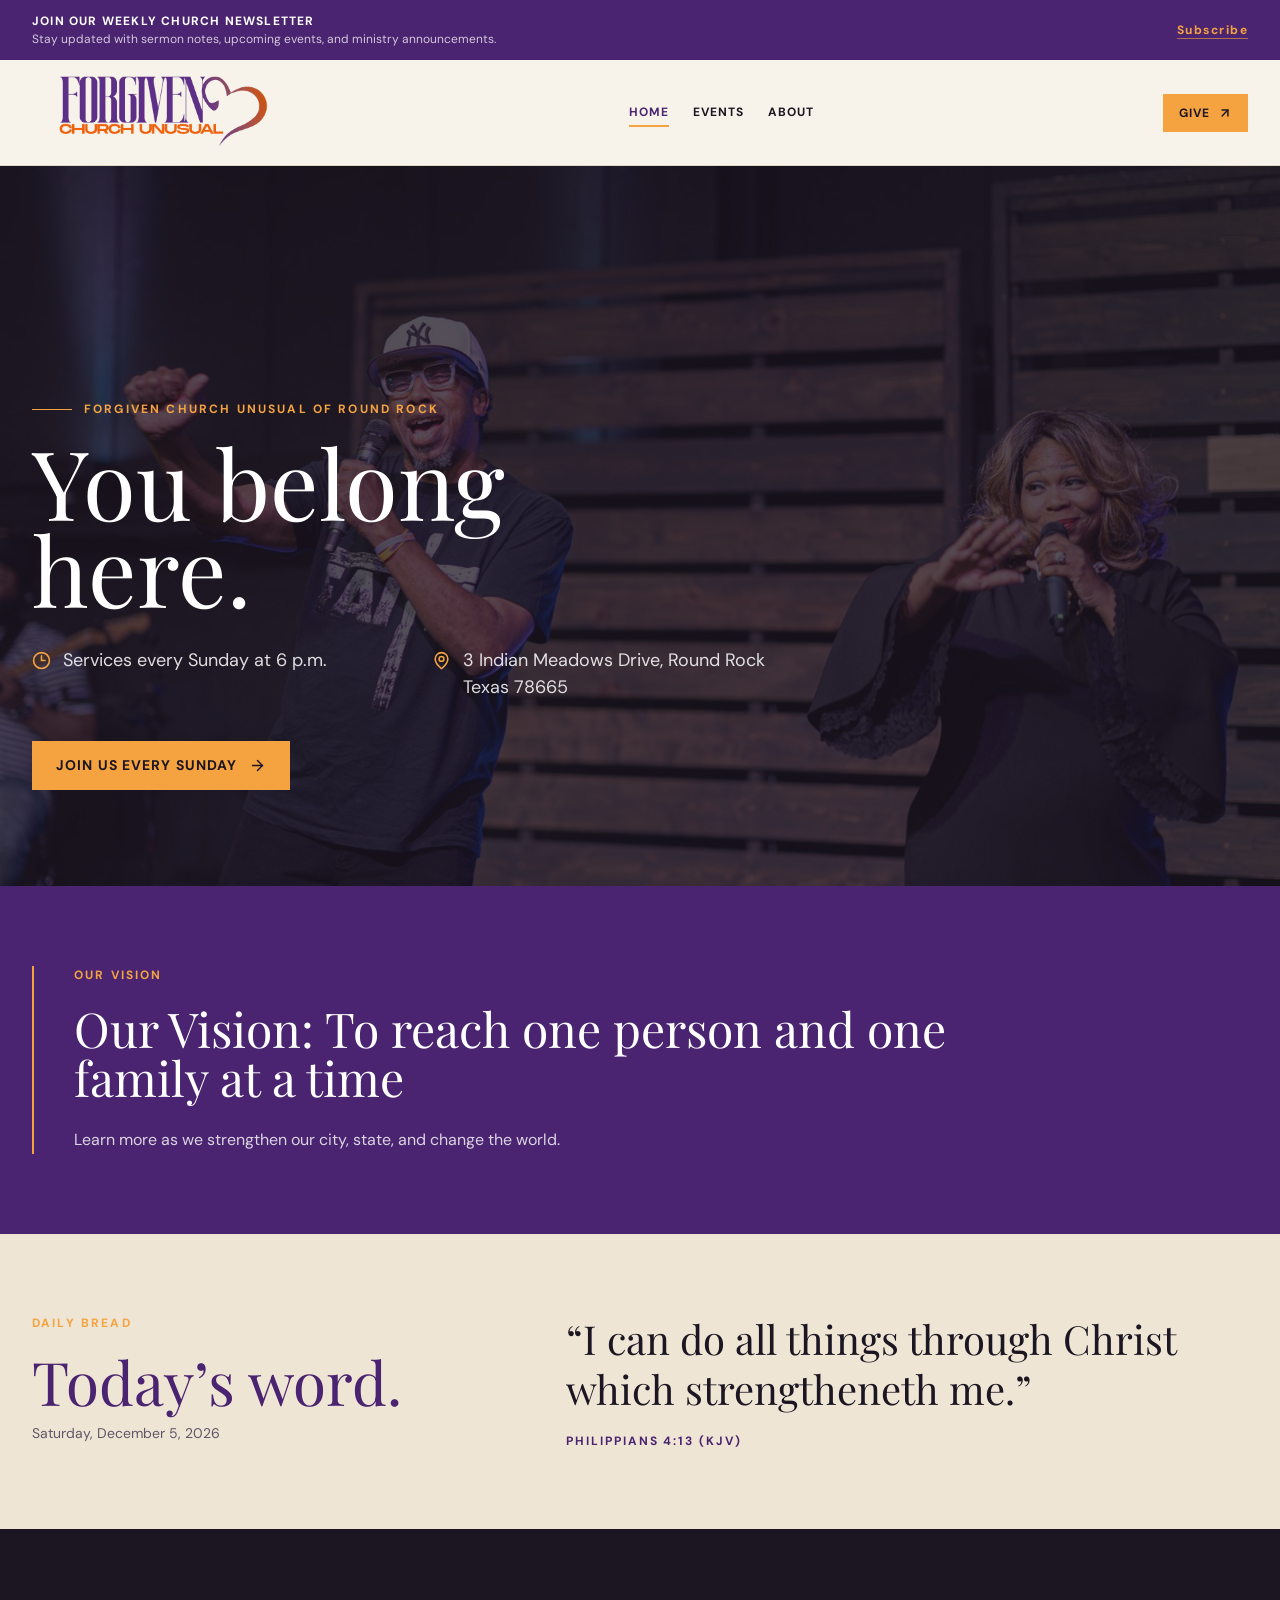
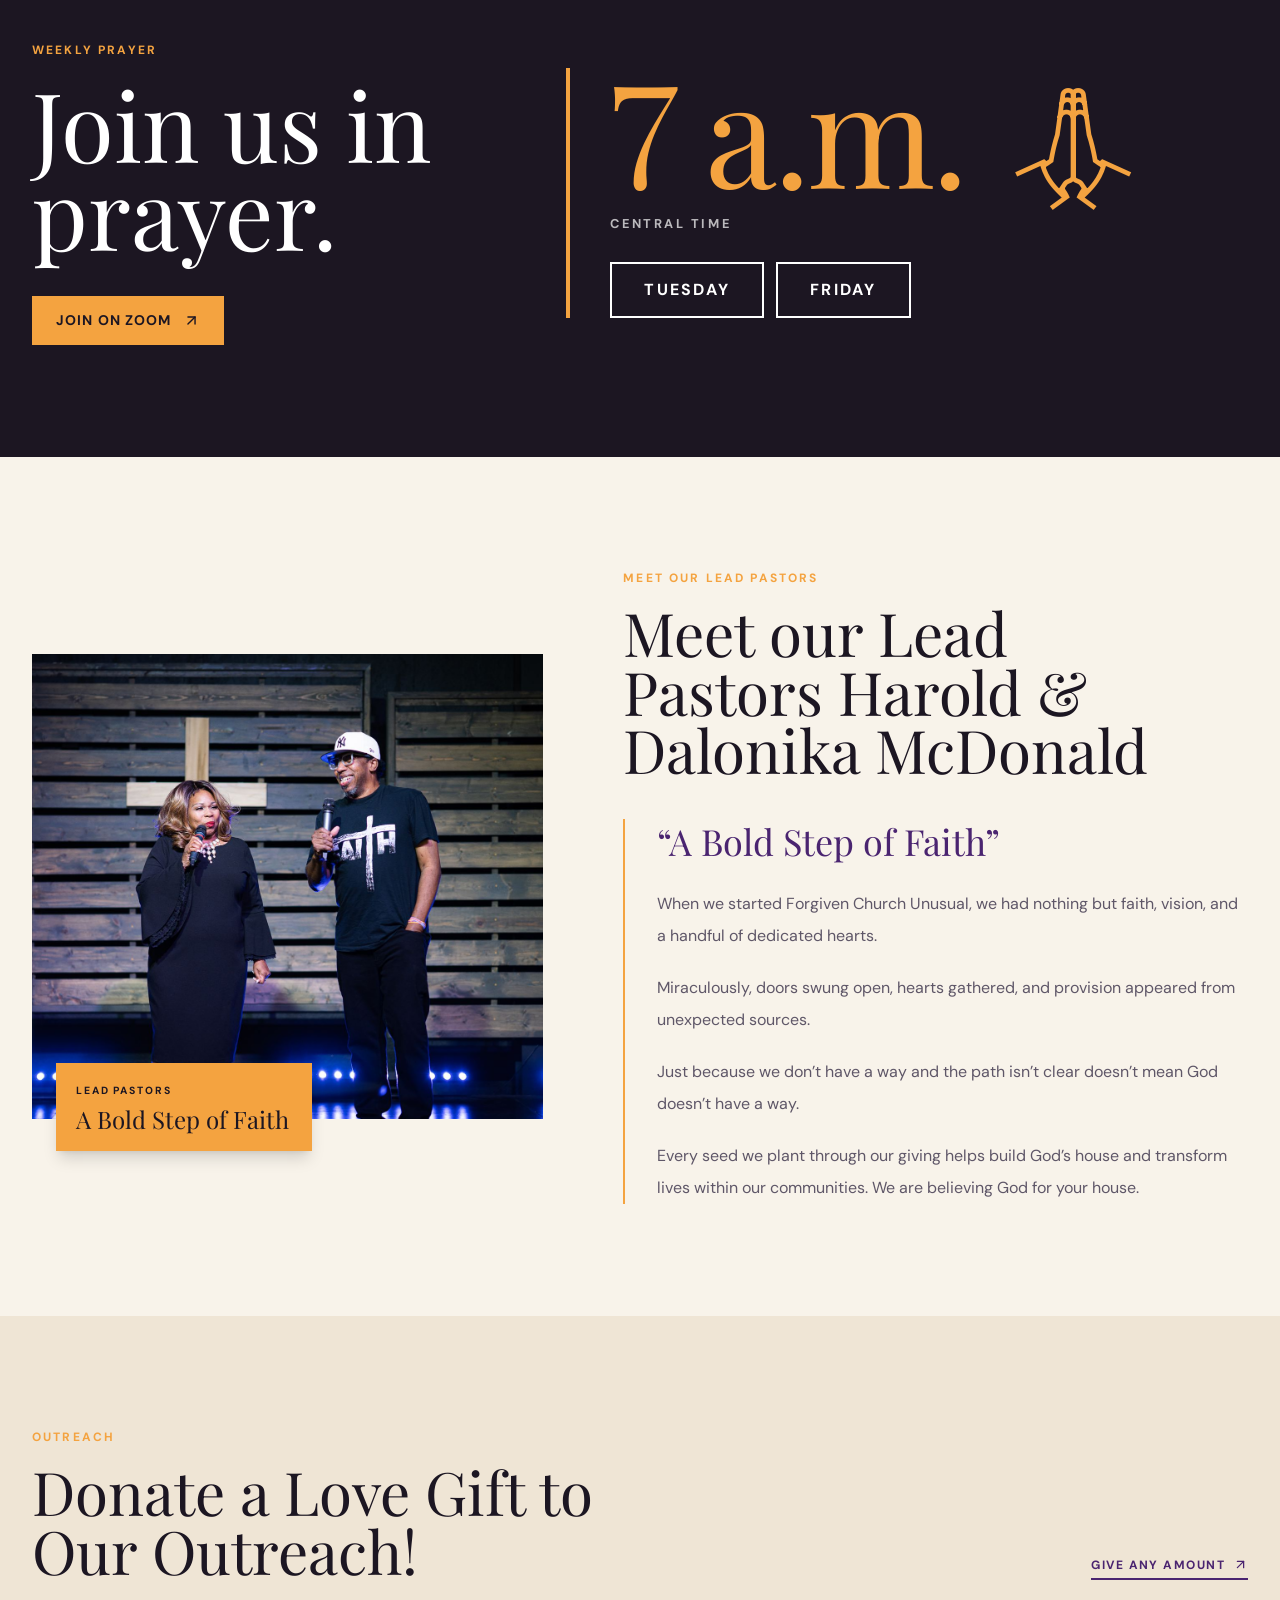
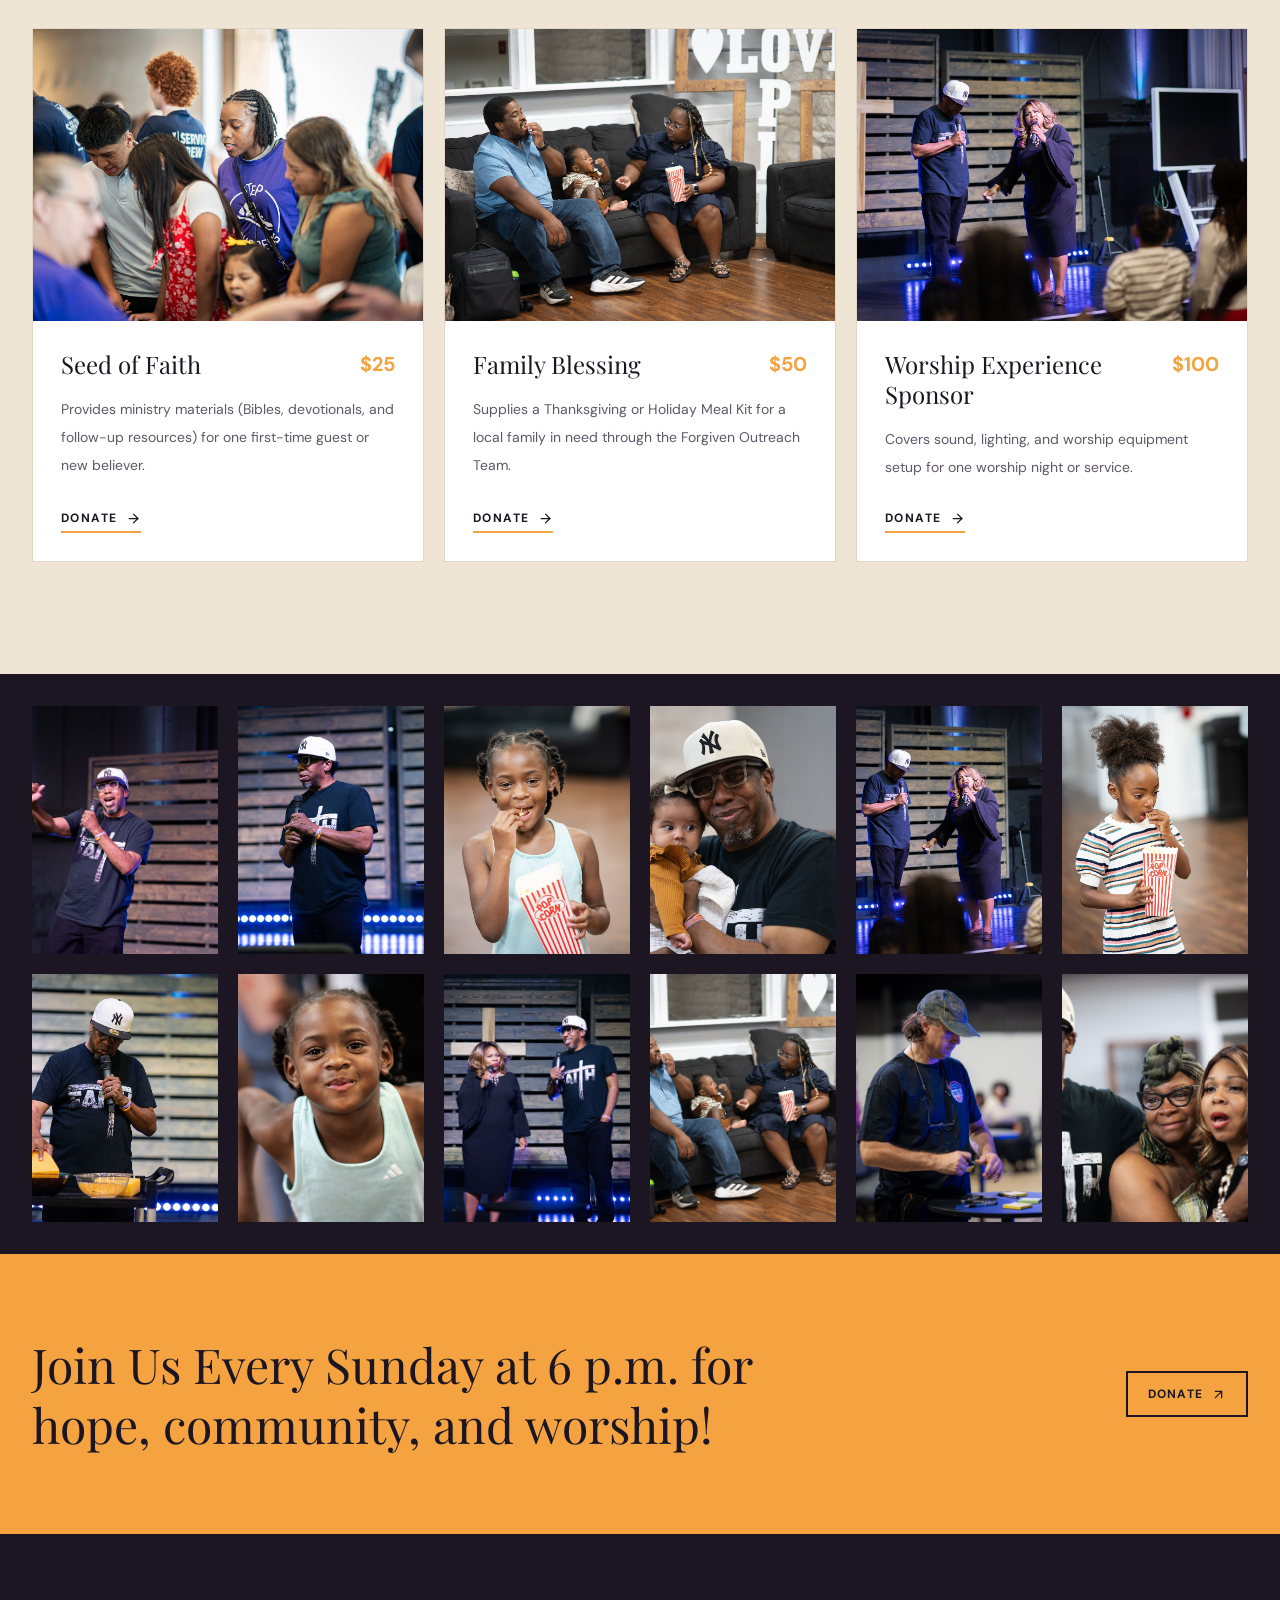
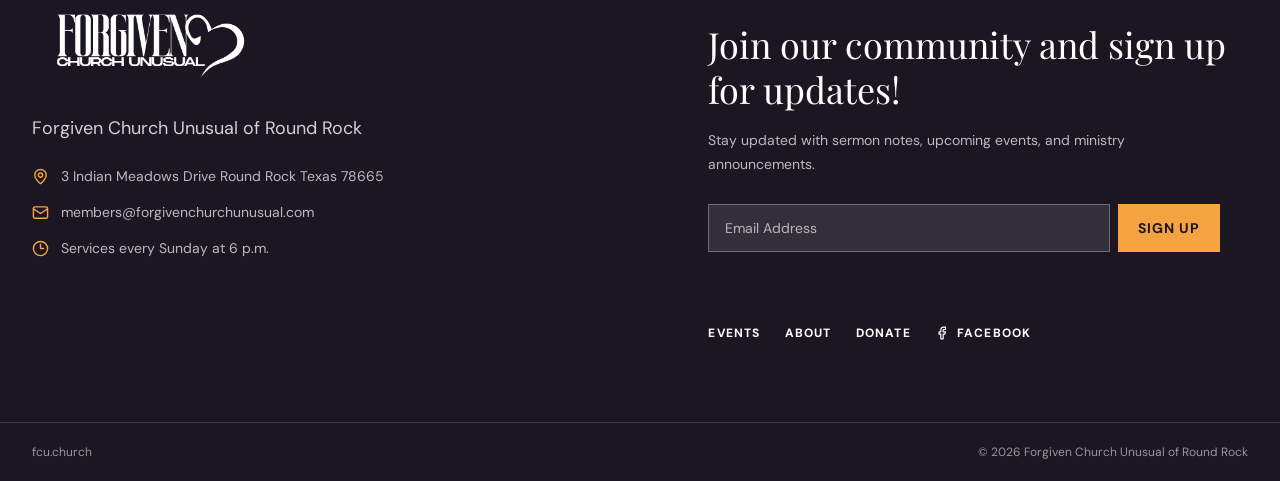
==== commit 14e8f2de: "Redesign homepage weekly prayer section Bold dark band with a large orange "7 a.m." and a praying-ha" ====
--- a/index.html
+++ b/index.html
@@ -9,6 +9,7 @@
   <link rel="preconnect" href="https://fonts.googleapis.com">
   <link rel="preconnect" href="https://fonts.gstatic.com" crossorigin>
   <link href="https://fonts.googleapis.com/css2?family=DM+Sans:opsz,wght@9..40,400;9..40,500;9..40,600;9..40,700&family=Playfair+Display&display=swap" rel="stylesheet">
+  <link href="https://fonts.googleapis.com/css2?family=Noto+Emoji:wght@400&text=%F0%9F%99%8F&display=swap" rel="stylesheet">
   <link rel="stylesheet" href="/assets/css/styles.css">
 </head>
 <body>
@@ -80,22 +81,22 @@
       </div>
     </section>
 
-    <section class="bg-sand">
-      <div class="container section-sm split split-8-12">
+    <section class="bg-ink prayer">
+      <div class="container section split split-8-12">
         <div>
           <p class="eyebrow">Weekly Prayer</p>
-          <h2 class="display h2 text-purple" style="margin-top:1.25rem;max-width:36rem;line-height:0.94">Join us in prayer.</h2>
-          <p class="text-muted" style="margin-top:1.5rem;max-width:28rem;line-height:2rem">Meet us on <a href="https://us06web.zoom.us/j/3975662935?pwd=8lhqREz9sJGvaX5VbnAxcp1JoPxtb0.1&amp;omn=84109227696" target="_blank" rel="noreferrer" class="text-link">Zoom</a> every Tuesday and Friday at 7 a.m. CT.</p>
-        </div>
-        <div class="card">
-          <div class="prayer-times">
-            <div><p class="label">Tuesday</p><p class="time">7 a.m. CT</p></div>
-            <div><p class="label">Friday</p><p class="time">7 a.m. CT</p></div>
-          </div>
-          <div class="prayer-foot">
-            <p class="prayer-note">On Zoom</p>
-            <a href="https://us06web.zoom.us/j/3975662935?pwd=8lhqREz9sJGvaX5VbnAxcp1JoPxtb0.1&amp;omn=84109227696" target="_blank" rel="noreferrer" class="btn btn-purple zoom-btn">Join on Zoom <svg xmlns="http://www.w3.org/2000/svg" width="15" height="15" viewBox="0 0 24 24" fill="none" stroke="currentColor" stroke-width="2" stroke-linecap="round" stroke-linejoin="round" aria-hidden="true"><path d="M7 7h10v10"/><path d="M7 17 17 7"/></svg></a>
-          </div>
+          <h2 class="display">Join us in prayer.</h2>
+          <a href="https://us06web.zoom.us/j/3975662935?pwd=8lhqREz9sJGvaX5VbnAxcp1JoPxtb0.1&amp;omn=84109227696" target="_blank" rel="noreferrer" class="btn btn-orange" style="margin-top:2.5rem">Join on Zoom <svg xmlns="http://www.w3.org/2000/svg" width="17" height="17" viewBox="0 0 24 24" fill="none" stroke="currentColor" stroke-width="2" stroke-linecap="round" stroke-linejoin="round" aria-hidden="true"><path d="M7 7h10v10"/><path d="M7 17 17 7"/></svg></a>
+        </div>
+        <div class="prayer-card">
+          <div class="prayer-row">
+            <p class="prayer-time">7 a.m.<span>Central Time</span></p>
+            <span class="prayer-icon" aria-hidden="true">🙏︎</span>
+          </div>
+          <ul class="prayer-days" aria-label="Prayer days">
+            <li>Tuesday</li>
+            <li>Friday</li>
+          </ul>
         </div>
       </div>
     </section>
--- a/assets/css/styles.css
+++ b/assets/css/styles.css
@@ -355,7 +355,7 @@
   .daily-bread .container { grid-template-columns: 0.8fr 1.2fr; gap: 5rem; align-items: start; }
 }
 
-/* ---------- Prayer card ---------- */
+/* ---------- Cards (used on Events) ---------- */
 
 .card {
   background: var(--white);
@@ -363,31 +363,6 @@
   padding: 1.5rem;
 }
 @media (min-width: 640px) { .card { padding: 2rem; } }
-
-.prayer-times { display: grid; gap: 1.5rem; }
-.prayer-times .label {
-  color: var(--orange);
-  font-size: 0.75rem;
-  font-weight: 700;
-  letter-spacing: 0.16em;
-  text-transform: uppercase;
-}
-.prayer-times .time { margin-top: 0.75rem; font-family: var(--font-display); font-size: 1.875rem; color: var(--ink); }
-.prayer-note {
-  margin-top: 1.75rem;
-  border-left: 2px solid var(--orange);
-  padding-left: 1rem;
-  color: var(--purple);
-  font-size: 0.875rem;
-  font-weight: 700;
-  letter-spacing: 0.12em;
-  text-transform: uppercase;
-}
-@media (min-width: 640px) {
-  .prayer-times { grid-template-columns: 1fr 1fr; gap: 0; }
-  .prayer-times > div:first-child { padding-right: 2rem; border-right: 1px solid var(--line); }
-  .prayer-times > div:last-child { padding-left: 2rem; }
-}
 
 /* ---------- Pastors ---------- */
 
@@ -637,10 +612,7 @@
 /* Logo is purple/orange on transparent — render it white on the dark footer */
 .site-footer .logo img { filter: brightness(0) invert(1); }
 
-/* Zoom prayer links */
-.prayer-foot { display: flex; flex-wrap: wrap; align-items: center; justify-content: space-between; gap: 1rem; margin-top: 1.75rem; }
-.prayer-foot .prayer-note { margin-top: 0; }
-.zoom-btn { padding: 0.75rem 1.25rem; font-size: 0.75rem; letter-spacing: 0.1em; text-transform: uppercase; gap: 0.5rem; }
+/* Text links */
 .text-link { color: var(--purple); font-weight: 700; text-decoration: underline; text-decoration-color: var(--orange); text-decoration-thickness: 2px; text-underline-offset: 3px; transition: color 0.15s; }
 .text-link:hover { color: var(--orange); }
 
@@ -706,3 +678,52 @@
   line-height: 1.75rem;
   color: var(--muted);
 }
+
+/* Homepage weekly prayer: big, bold, each fact stated once */
+.prayer h2 { margin-top: 1.25rem; font-size: 3.75rem; line-height: 0.92; color: var(--white); }
+.prayer-card { border-left: 4px solid var(--orange); padding-left: 1.5rem; }
+.prayer-time {
+  font-family: var(--font-display);
+  font-size: 5.5rem;
+  line-height: 0.85;
+  color: var(--orange);
+  letter-spacing: -0.02em;
+  font-variant-numeric: lining-nums;
+}
+.prayer-time span {
+  display: block;
+  margin-top: 1.75rem;
+  font-family: var(--font-sans);
+  font-size: 0.8rem;
+  font-weight: 700;
+  letter-spacing: 0.2em;
+  text-transform: uppercase;
+  color: rgba(255, 255, 255, 0.7);
+}
+.prayer-days { display: flex; flex-wrap: wrap; gap: 0.75rem; margin: 2rem 0 0; padding: 0; list-style: none; }
+.prayer-days li {
+  padding: 0.75rem 1.5rem;
+  border: 2px solid var(--white);
+  color: var(--white);
+  font-size: 0.875rem;
+  font-weight: 700;
+  letter-spacing: 0.14em;
+  text-transform: uppercase;
+}
+@media (min-width: 640px) {
+  .prayer h2 { font-size: 6rem; }
+  .prayer-card { padding-left: 2.5rem; }
+  .prayer-time { font-size: 9rem; }
+  .prayer-days li { font-size: 1rem; padding: 0.875rem 2rem; }
+}
+
+/* Praying-hands icon: Noto Emoji (one-colour, OFL) so it can be tinted orange */
+.prayer-row { display: flex; flex-wrap: wrap; align-items: center; gap: 1rem 2rem; }
+.prayer-icon {
+  display: block;
+  font-family: "Noto Emoji", "Segoe UI Symbol", sans-serif;
+  font-size: 4rem;
+  line-height: 1;
+  color: var(--orange);
+}
+@media (min-width: 640px) { .prayer-icon { font-size: 7.5rem; } }
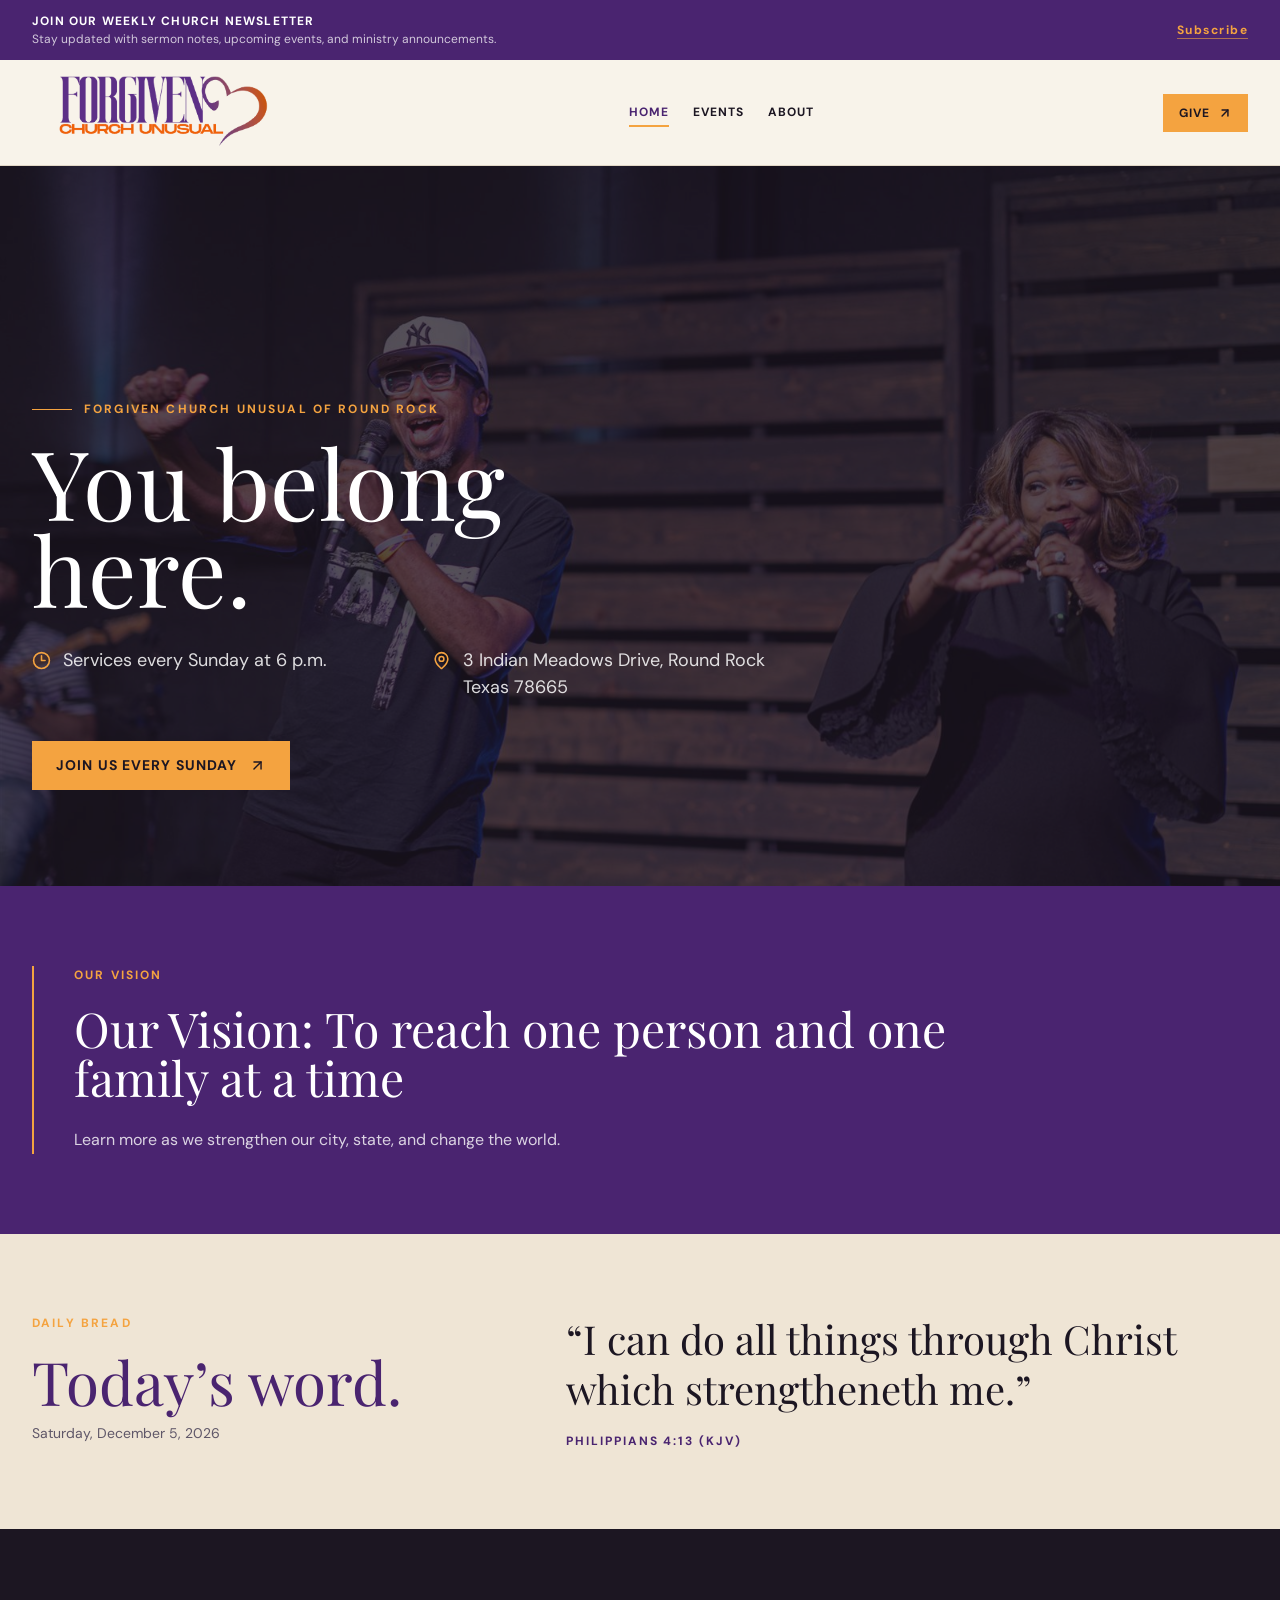
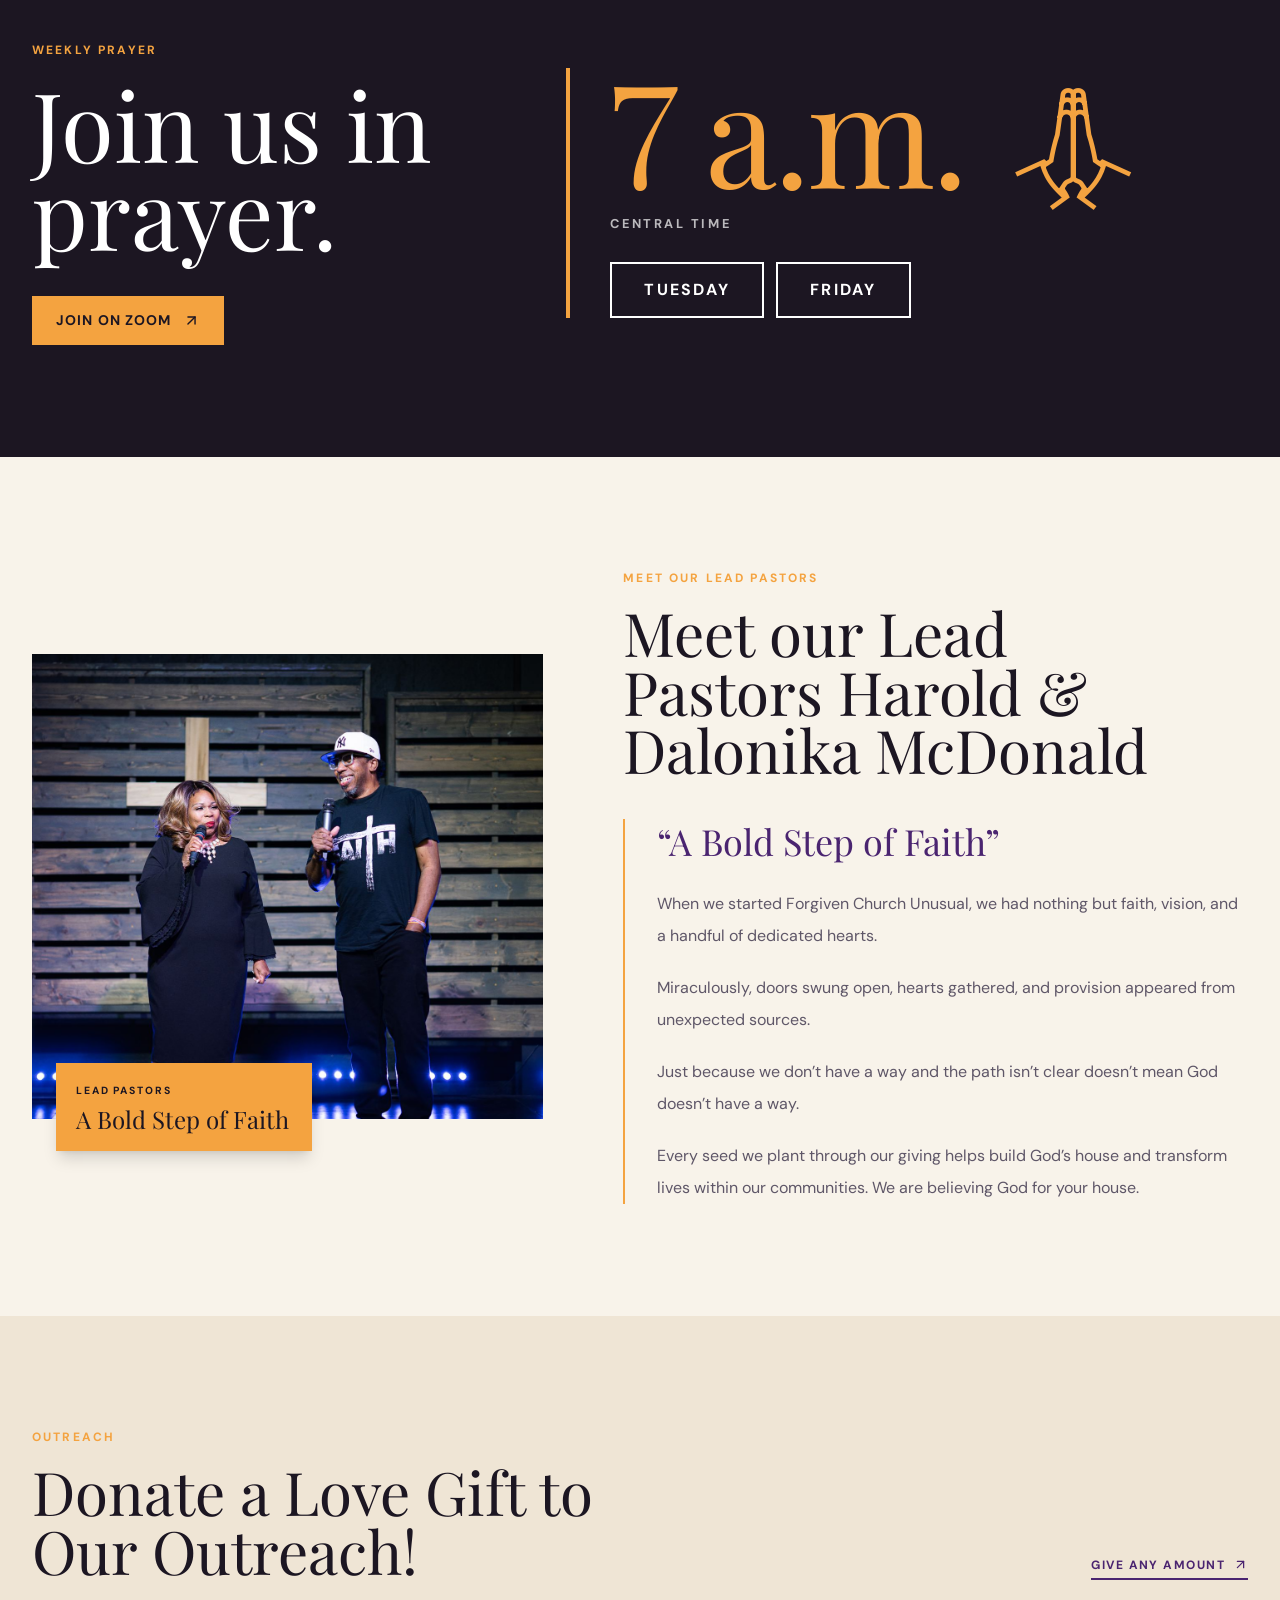
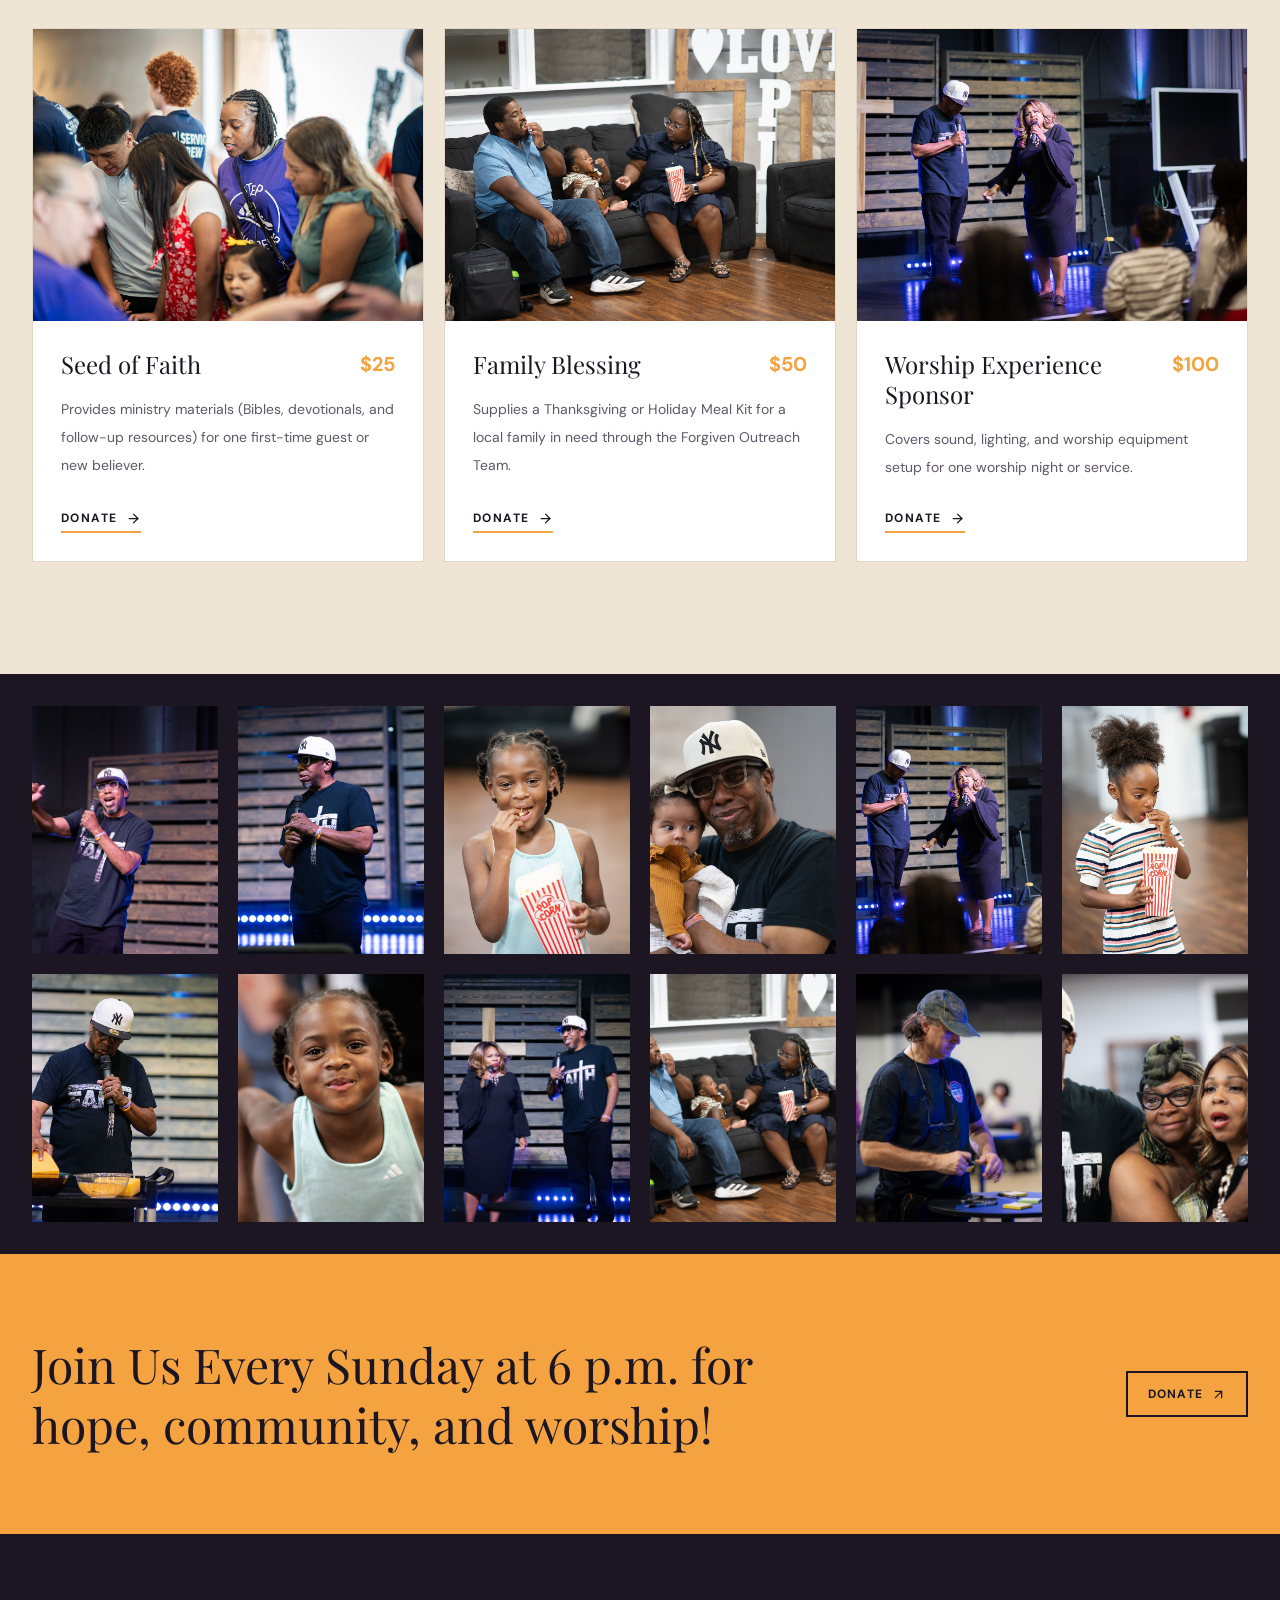
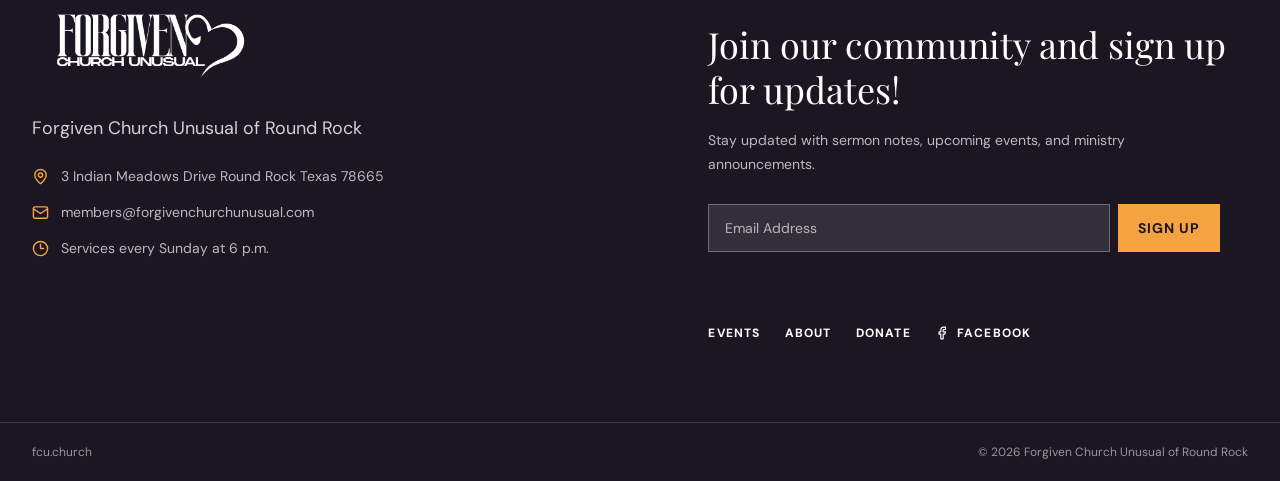
==== commit 3b0b7098: "Link the hero "Join Us Every Sunday" button to Google Maps The button now opens directions to 3 Indi" ====
--- a/index.html
+++ b/index.html
@@ -51,7 +51,7 @@
             <p><svg xmlns="http://www.w3.org/2000/svg" width="19" height="19" viewBox="0 0 24 24" fill="none" stroke="currentColor" stroke-width="2" stroke-linecap="round" stroke-linejoin="round" aria-hidden="true"><circle cx="12" cy="12" r="10"/><polyline points="12 6 12 12 16.5 12"/></svg>Services every Sunday at 6 p.m.</p>
             <p><svg xmlns="http://www.w3.org/2000/svg" width="19" height="19" viewBox="0 0 24 24" fill="none" stroke="currentColor" stroke-width="2" stroke-linecap="round" stroke-linejoin="round" aria-hidden="true"><path d="M20 10c0 4.993-5.539 10.193-7.399 11.799a1 1 0 0 1-1.202 0C9.539 20.193 4 14.993 4 10a8 8 0 0 1 16 0"/><circle cx="12" cy="10" r="3"/></svg>3 Indian Meadows Drive, Round Rock Texas 78665</p>
           </div>
-          <a href="#vision" class="btn btn-orange">Join Us Every Sunday <svg xmlns="http://www.w3.org/2000/svg" width="17" height="17" viewBox="0 0 24 24" fill="none" stroke="currentColor" stroke-width="2" stroke-linecap="round" stroke-linejoin="round" aria-hidden="true"><path d="M5 12h14"/><path d="m12 5 7 7-7 7"/></svg></a>
+          <a href="https://www.google.com/maps/search/?api=1&amp;query=3+Indian+Meadows+Drive+Round+Rock+Texas+78665" target="_blank" rel="noreferrer" class="btn btn-orange" aria-label="Join Us Every Sunday - open directions in Google Maps">Join Us Every Sunday <svg xmlns="http://www.w3.org/2000/svg" width="17" height="17" viewBox="0 0 24 24" fill="none" stroke="currentColor" stroke-width="2" stroke-linecap="round" stroke-linejoin="round" aria-hidden="true"><path d="M7 7h10v10"/><path d="M7 17 17 7"/></svg></a>
         </div>
       </div>
     </section>
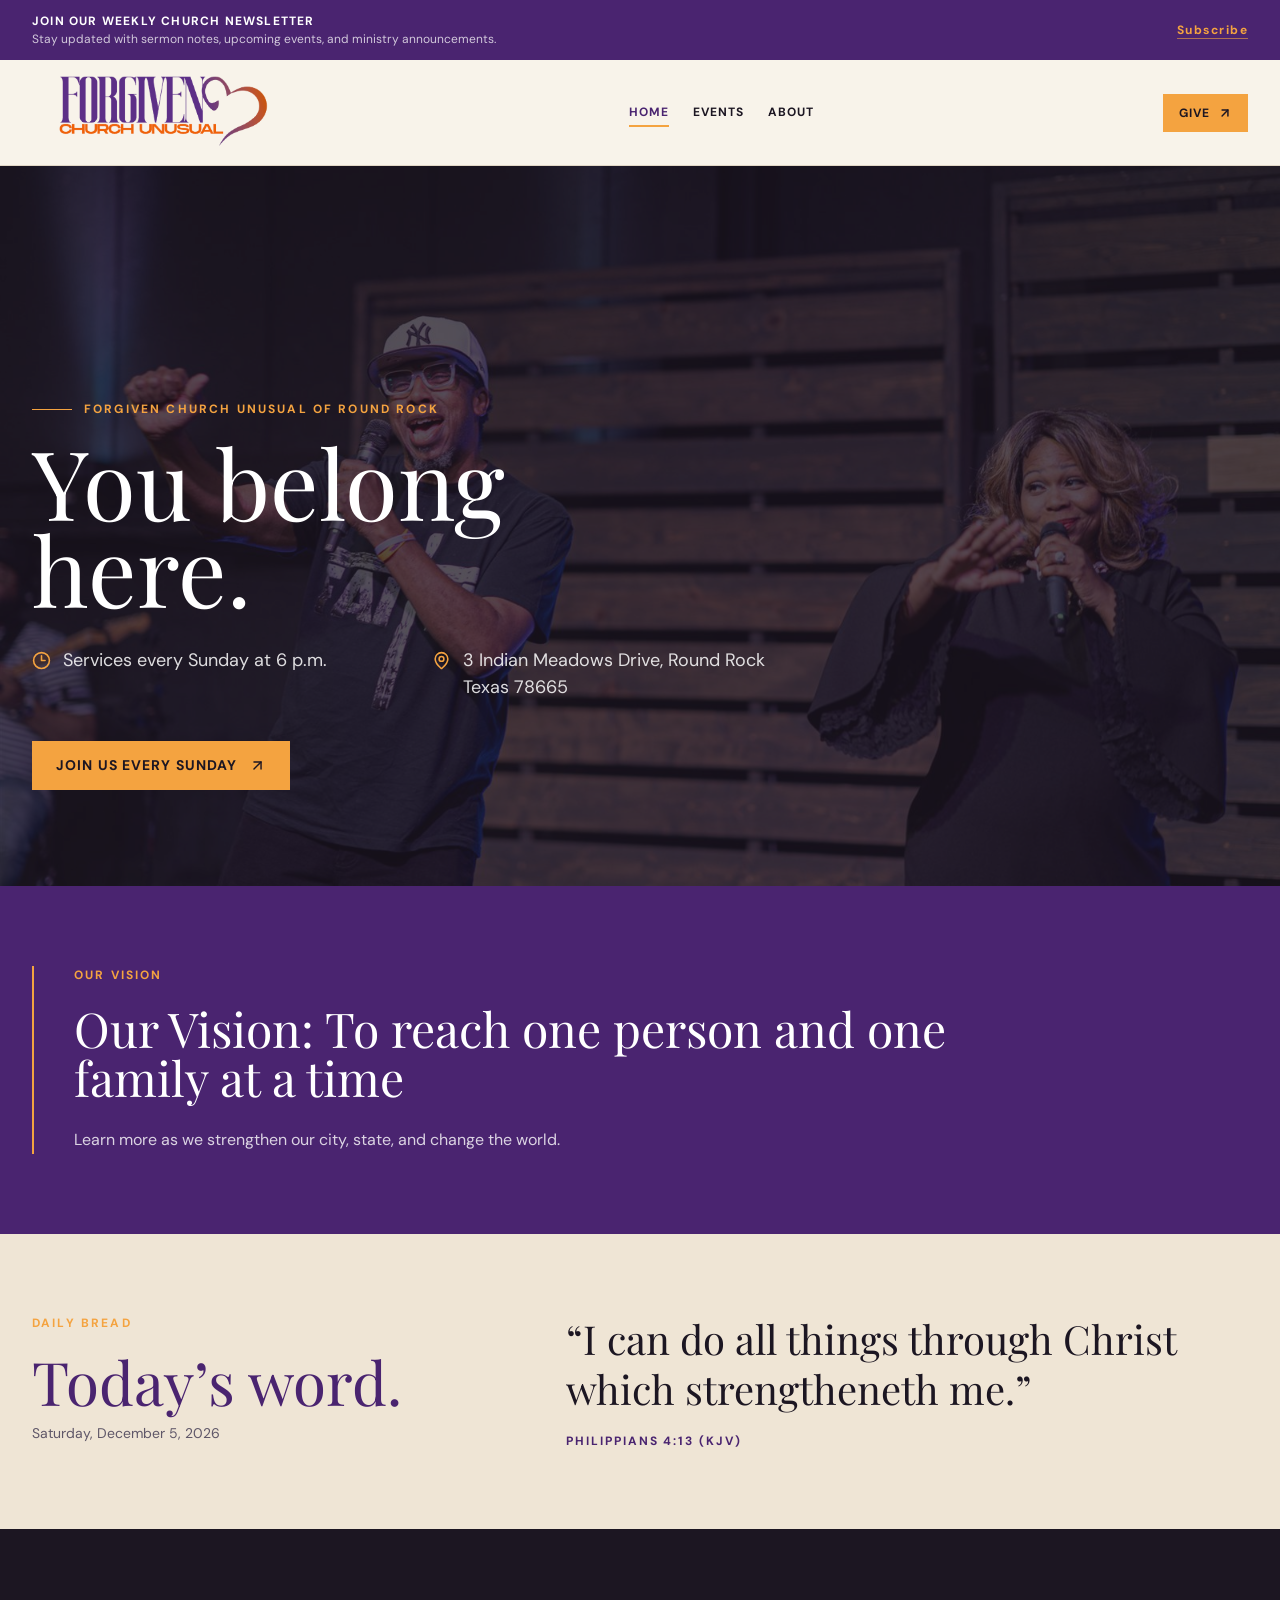
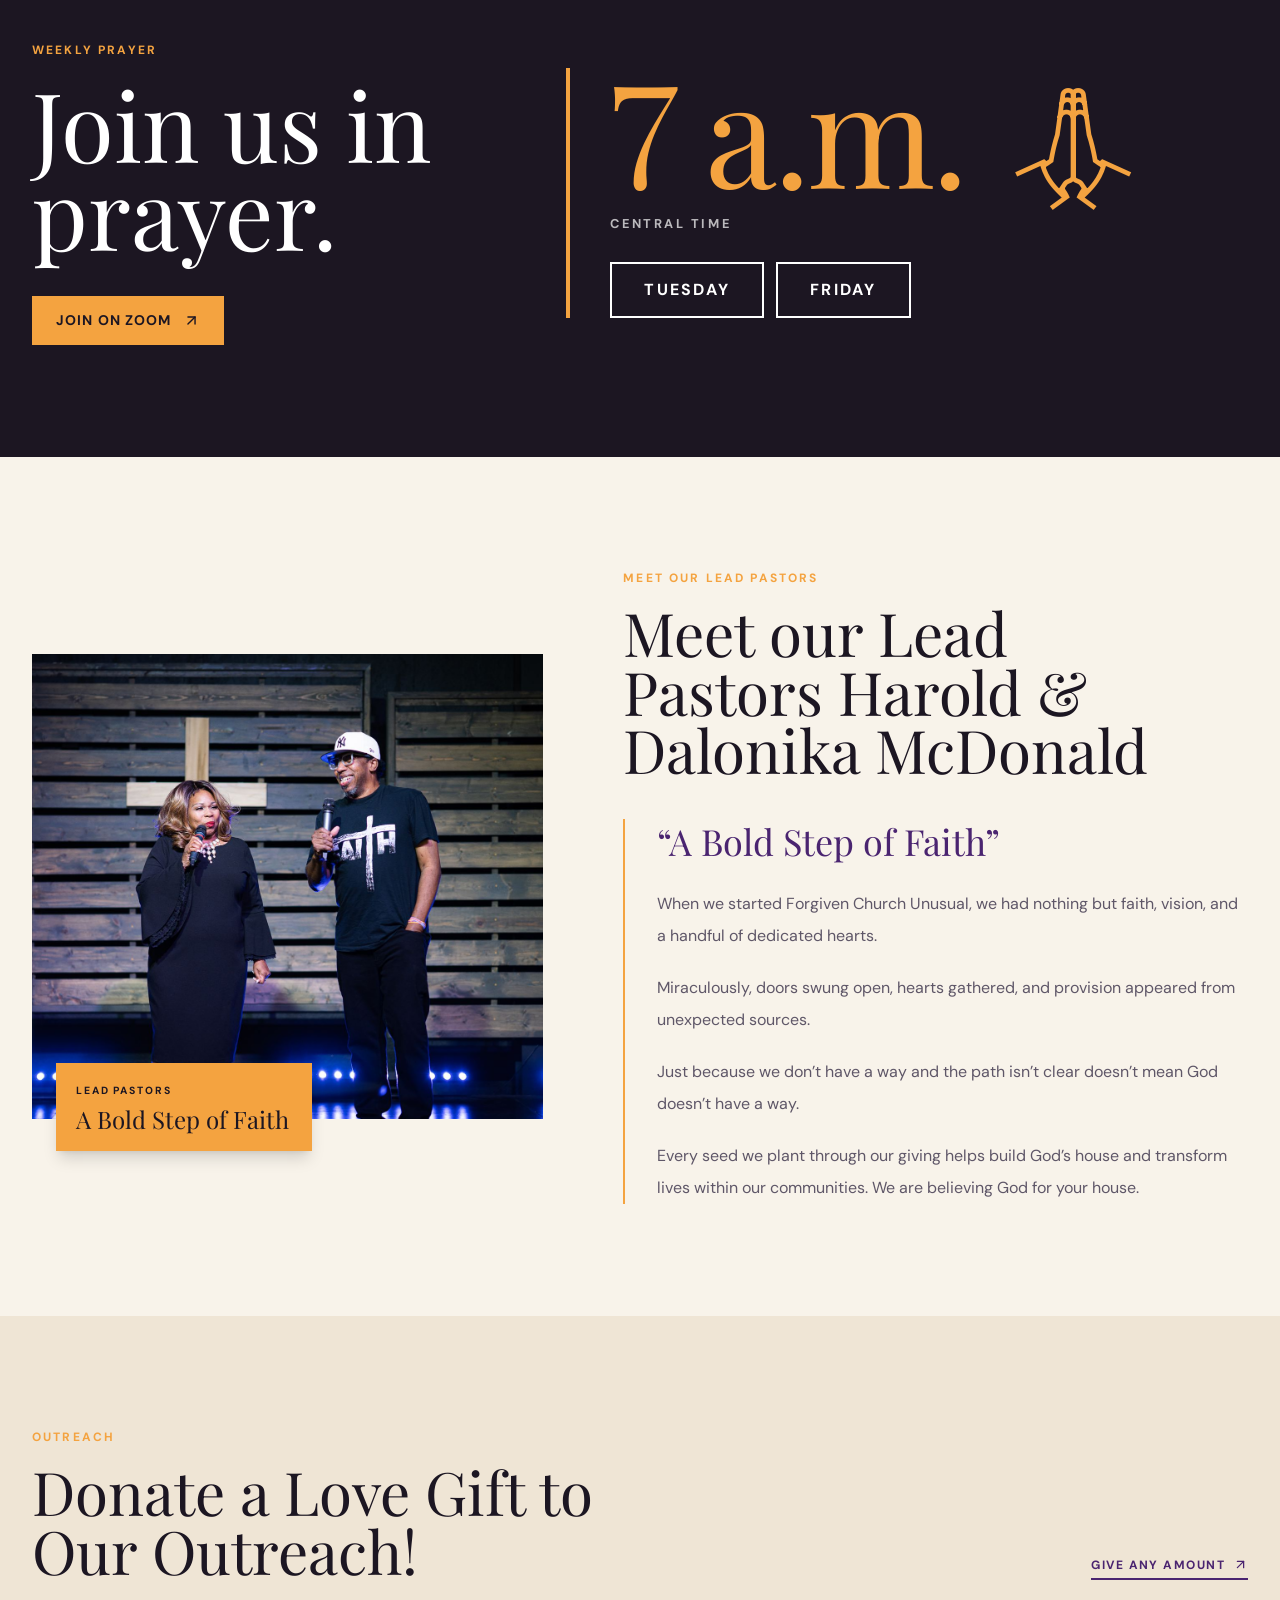
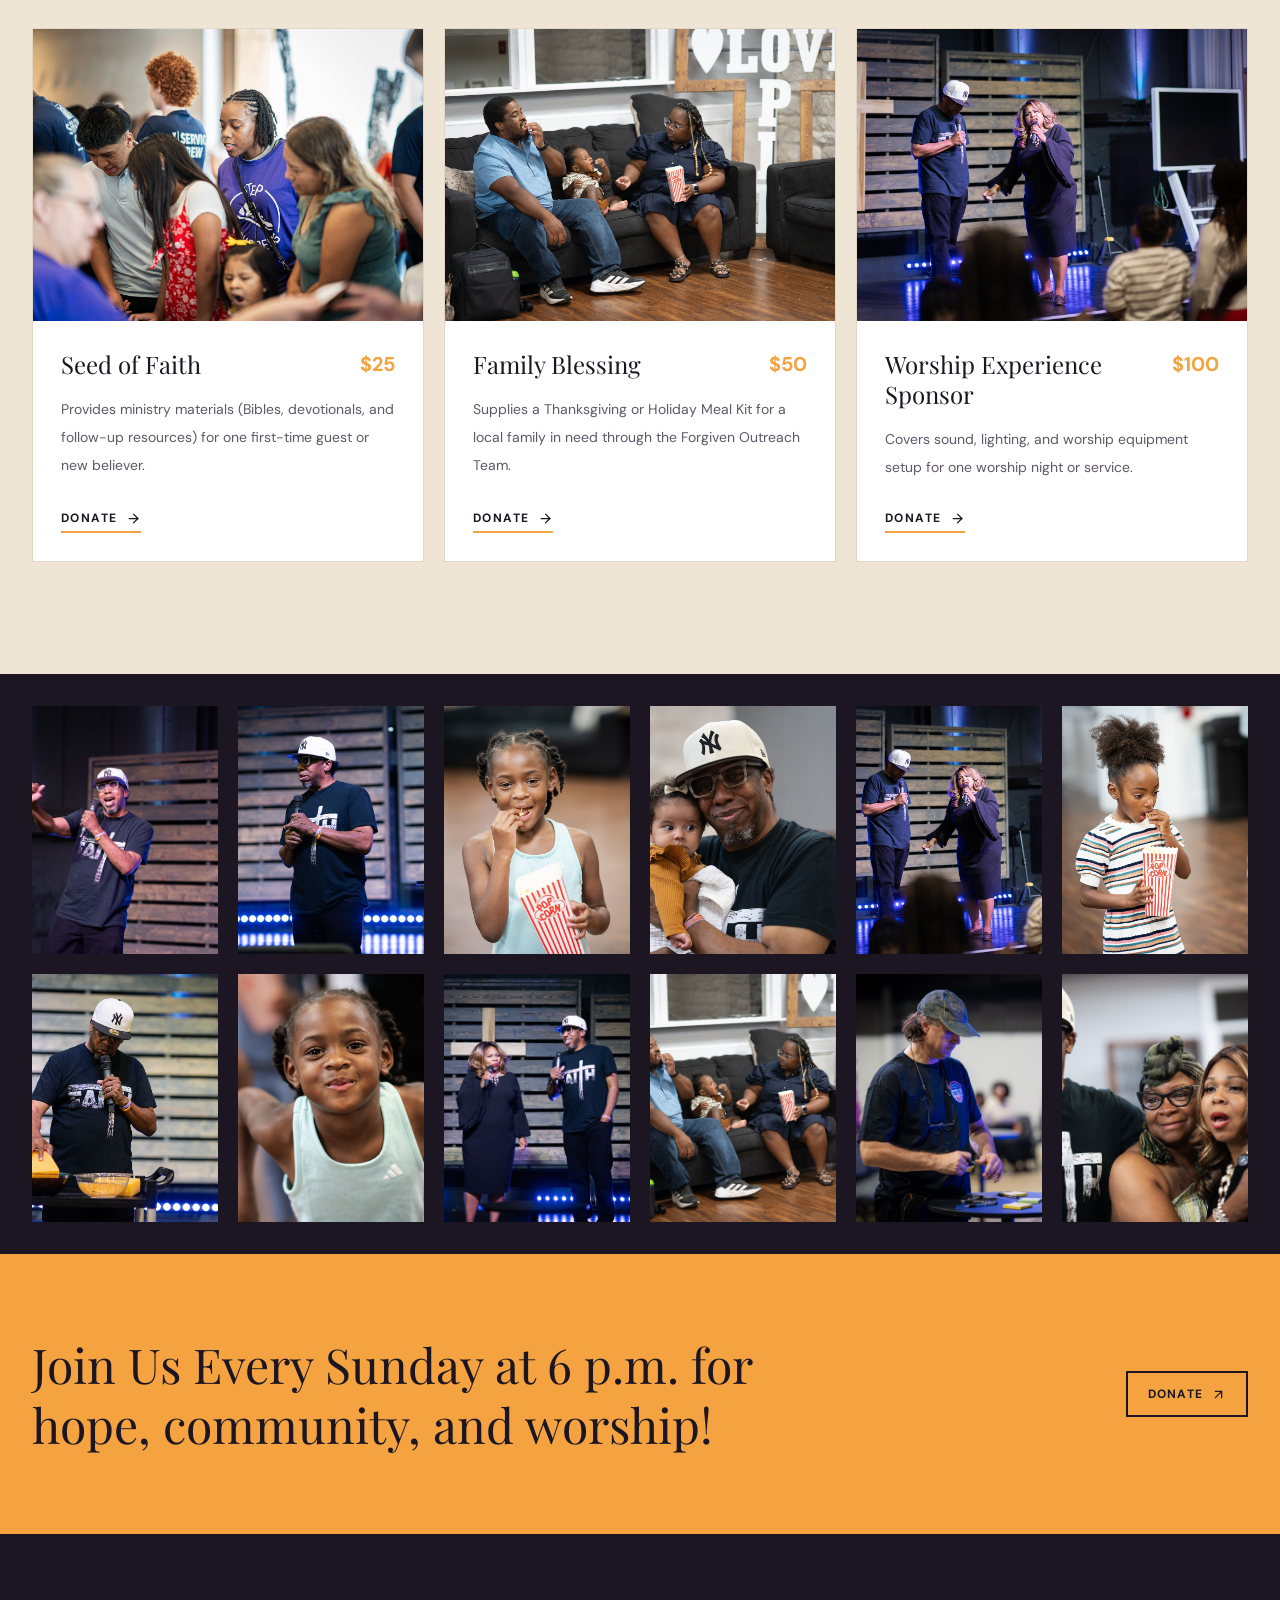
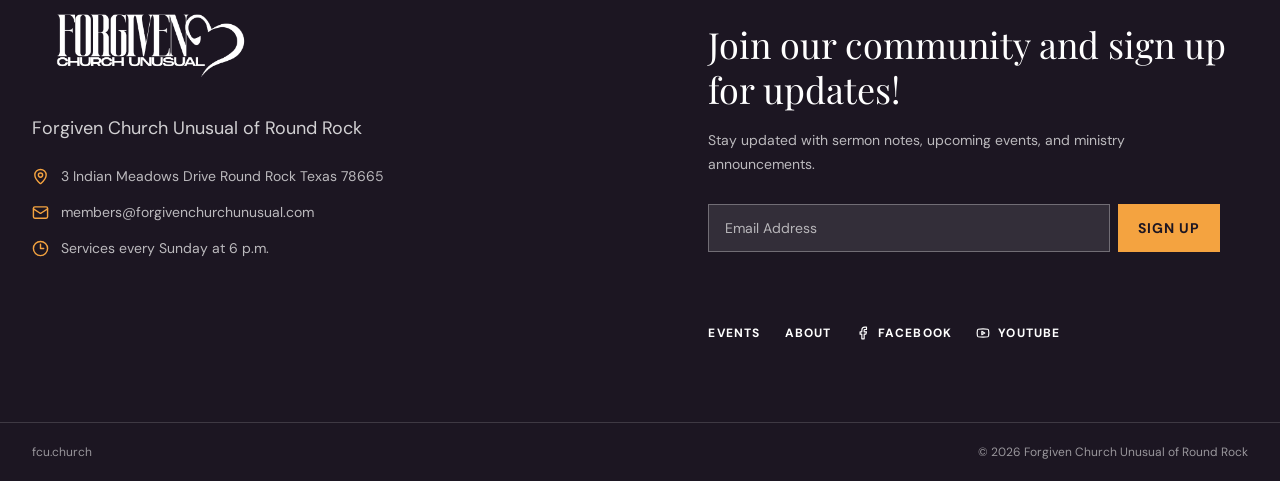
==== commit 3f18346d: "Replace footer Donate link with YouTube channel Footer links are now Events, About, Facebook and You" ====
--- a/index.html
+++ b/index.html
@@ -221,8 +221,8 @@
         <div class="footer-links">
           <a href="/events">Events</a>
           <a href="/about">About</a>
-          <a href="https://www.givelify.com/donate/forgiven-church-unusual-of-round-rock-round-rock-tx-2j7wy5MTg2NTE0Nw==/donation/amount" target="_blank" rel="noreferrer">Donate</a>
           <a href="https://www.facebook.com/share/1Bu3SMVXb6/?mibextid=wwXIfr" target="_blank" rel="noreferrer"><svg xmlns="http://www.w3.org/2000/svg" width="14" height="14" viewBox="0 0 24 24" fill="none" stroke="currentColor" stroke-width="2" stroke-linecap="round" stroke-linejoin="round" aria-hidden="true"><path d="M18 2h-3a5 5 0 0 0-5 5v3H7v4h3v8h4v-8h3l1-4h-4V7a1 1 0 0 1 1-1h3z"/></svg> Facebook</a>
+          <a href="https://www.youtube.com/@FCUChurch" target="_blank" rel="noreferrer"><svg xmlns="http://www.w3.org/2000/svg" width="14" height="14" viewBox="0 0 24 24" fill="none" stroke="currentColor" stroke-width="2" stroke-linecap="round" stroke-linejoin="round" aria-hidden="true"><path d="M2.5 17a24.12 24.12 0 0 1 0-10 2 2 0 0 1 1.4-1.4 49.56 49.56 0 0 1 16.2 0A2 2 0 0 1 21.5 7a24.12 24.12 0 0 1 0 10 2 2 0 0 1-1.4 1.4 49.56 49.56 0 0 1-16.2 0A2 2 0 0 1 2.5 17"/><path d="m10 15 5-3-5-3z"/></svg> YouTube</a>
         </div>
       </div>
     </div>
